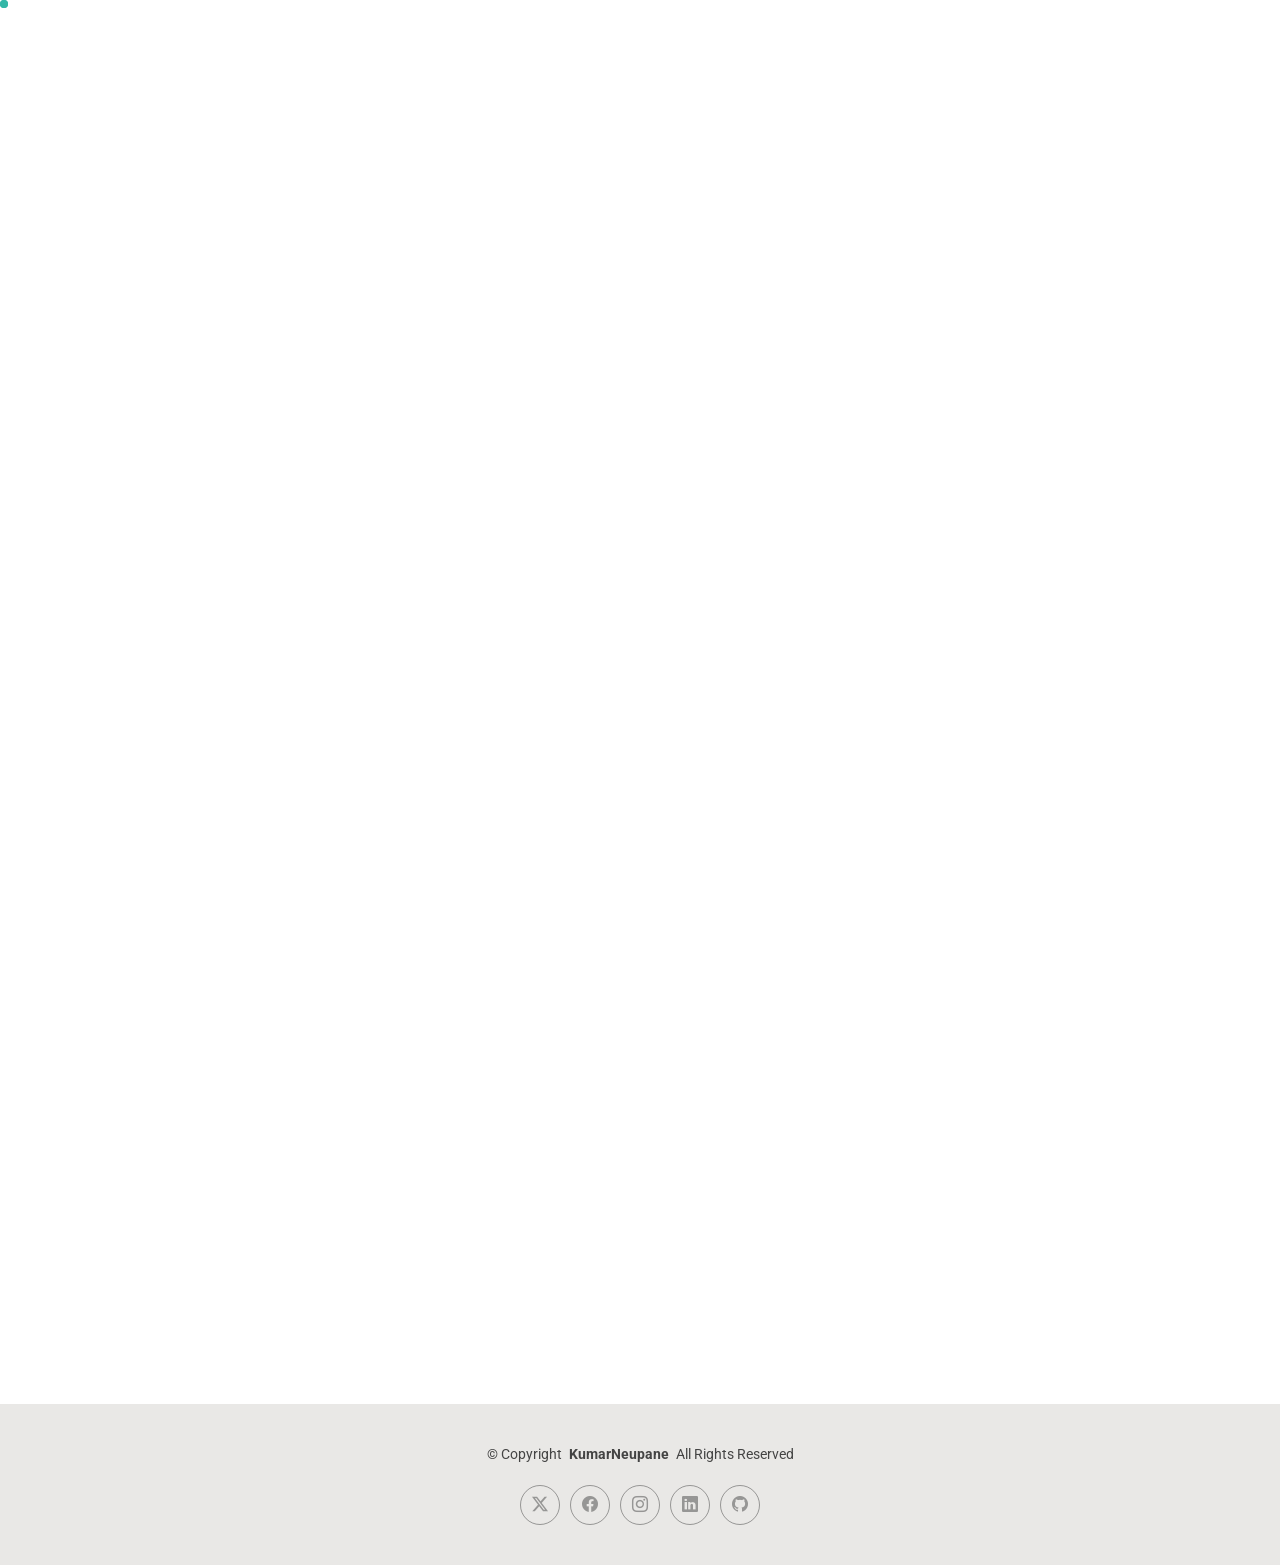
==== about.html @ d7fbea37 "first commit" ====
<!DOCTYPE html>
<html lang="en">
  <head>
    <meta charset="utf-8" />
    <meta content="width=device-width, initial-scale=1.0" name="viewport" />
    <title>About</title>
    <meta name="description" content="" />
    <meta name="keywords" content="" />

    <!-- Favicons -->
    <link href="assets/img/favicon.png" rel="icon" />
    <link href="assets/img/apple-touch-icon.png" rel="apple-touch-icon" />

    <!-- Fonts -->
    <link href="https://fonts.googleapis.com" rel="preconnect" />
    <link href="https://fonts.gstatic.com" rel="preconnect" crossorigin />
    <link
      href="https://fonts.googleapis.com/css2?family=Roboto:ital,wght@0,100;0,300;0,400;0,500;0,700;0,900;1,100;1,300;1,400;1,500;1,700;1,900&family=Poppins:ital,wght@0,100;0,200;0,300;0,400;0,500;0,600;0,700;0,800;0,900;1,100;1,200;1,300;1,400;1,500;1,600;1,700;1,800;1,900&family=Raleway:ital,wght@0,100;0,200;0,300;0,400;0,500;0,600;0,700;0,800;0,900;1,100;1,200;1,300;1,400;1,500;1,600;1,700;1,800;1,900&display=swap"
      rel="stylesheet"
    />

    <!-- Vendor CSS Files -->
    <link
      href="assets/vendor/bootstrap/css/bootstrap.min.css"
      rel="stylesheet"
    />
    <link
      href="assets/vendor/bootstrap-icons/bootstrap-icons.css"
      rel="stylesheet"
    />
    <link href="assets/vendor/aos/aos.css" rel="stylesheet" />
    <link href="assets/vendor/swiper/swiper-bundle.min.css" rel="stylesheet" />
    <link
      href="assets/vendor/glightbox/css/glightbox.min.css"
      rel="stylesheet"
    />

    <!-- Main CSS File -->
    <link href="assets/css/main.css" rel="stylesheet" />

    <!-- =======================================================
  * Template Name: Kelly
  * Template URL: https://bootstrapmade.com/kelly-free-bootstrap-cv-resume-html-template/
  * Updated: Aug 07 2024 with Bootstrap v5.3.3
  * Author: BootstrapMade.com
  * License: https://bootstrapmade.com/license/
  ======================================================== -->
  </head>

  <body class="about-page">
    <header
      id="header"
      class="header d-flex align-items-center light-background sticky-top"
    >
      <div
        class="container-fluid position-relative d-flex align-items-center justify-content-between"
      >
        <a
          href="index.html"
          class="logo d-flex align-items-center me-auto me-xl-0"
        >
          <!-- Uncomment the line below if you also wish to use an image logo -->
          <!-- <img src="assets/img/logo.png" alt=""> -->
          <h1 class="sitename">Kumar</h1>
        </a>

        <nav id="navmenu" class="navmenu">
          <ul>
            <li><a href="index.html">Home</a></li>
            <li><a href="about.html" class="active">About</a></li>
            <li><a href="resume.html">Resume</a></li>
            <li><a href="services.html">Skills</a></li>
            <li><a href="portfolio.html">Projects</a></li>
          
            <li><a href="contact.html">Contact</a></li>
          </ul>
          <i class="mobile-nav-toggle d-xl-none bi bi-list"></i>
        </nav>

        <div class="header-social-links">
          <a href="#" class="twitter"><i class="bi bi-twitter-x"></i></a>
          <a href="https://www.facebook.com/profile.php?id=100077754874916" class="facebook"><i class="bi bi-facebook"></i></a>
          <a href="https://www.instagram.com/kumar__neupane?igsh=MW40NDB0ZDhyMHNrMQ==" class="instagram"><i class="bi bi-instagram"></i></a>
          <a href="https://www.linkedin.com/in/kumar-neupane/" class="linkedin"><i class="bi bi-linkedin"></i></a>
          <a href="https://github.com/Kumar-neaupane"><i class="bi bi-github"></i></a>
        </div>
      </div>
    </header>

    <main class="main">
      <!-- About Section -->
      <section id="about" class="about section">
        <!-- Section Title -->
        <div class="container section-title" data-aos="fade-up">
          <h2>👨‍💻 About Me</h2>
          <p>
            Hi, I’m Kumar Neupane, a passionate Web Developer currently pursuing
            a Bachelor's in Computer Application at Madan Bhandari Memorial
            College, 7th Semester. I specialize in MERN stack development
            (MongoDB, Express.js, React.js, Node.js) and also have skills in SQL
            and Adobe Photoshop for UI mockups and graphic design. I enjoy
            building user-friendly web applications and am always eager to learn
            new technologies and solve real-world problems through code.
          </p>
        </div>
        <style>
          /* Styling for the About Me section */
.container.section-title {
  max-width: 800px;
  margin: 0 auto;
  padding: 40px 20px;
  background: linear-gradient(135deg, #f5f7fa 0%, #e4e7eb 100%);
  border-radius: 15px;
  box-shadow: 0 8px 20px rgba(0, 0, 0, 0.1);
  text-align: center;
  transition: transform 0.3s ease, box-shadow 0.3s ease;
}

.container.section-title:hover {
  transform: translateY(-5px);
  box-shadow: 0 12px 30px rgba(0, 0, 0, 0.15);
}

.section-title h2 {
  font-family: 'Poppins', sans-serif;
  font-size: 2.5rem;
  color: #1a1a1a;
  margin-bottom: 20px;
  position: relative;
  display: inline-block;
}

.section-title h2::after {
  content: '';
  width: 50%;
  height: 4px;
  background: #007bff;
  position: absolute;
  bottom: -10px;
  left: 25%;
  border-radius: 2px;
  transition: width 0.3s ease;
}

.section-title:hover h2::after {
  width: 70%;
}

.section-title p {
  font-family: 'Open Sans', sans-serif;
  font-size: 1.1rem;
  color: #4a4a4a;
  line-height: 1.8;
  margin-top: 20px;
  padding: 0 20px;
}

/* Responsive Design */
@media (max-width: 768px) {
  .section-title h2 {
    font-size: 2rem;
  }

  .section-title p {
    font-size: 1rem;
    padding: 0 10px;
  }
}
        </style>
        <!-- End Section Title -->

        <div class="container" data-aos="fade-up" data-aos-delay="100">
          <div class="row gy-4 justify-content-center">
            <div class="col-lg-4">
              <img src="assets/img/profile.jpeg" class="img-fluid" alt="" />
            </div>
            <div class="col-lg-8 content">
              <h2>Web Developer.</h2>
             
              <div class="row">
                <div class="col-lg-6">
                  <ul>
                    <li>
                      <i class="bi bi-chevron-right"></i>
                      <strong>Website:</strong> <span>neupanekumar.com.np</span>
                    </li>
                    <li>
                      <i class="bi bi-chevron-right"></i>
                      <strong>Phone:</strong> <span>+977 9818041863</span>
                    </li>
                    <li>
                      <i class="bi bi-chevron-right"></i>
                      <strong>City:</strong> <span>Lalitput,Nepal</span>
                    </li>
                  </ul>
                </div>
                <div class="col-lg-6">
                  <ul>
                    <li>
                      <i class="bi bi-chevron-right"></i> <strong>Age:</strong>
                      <span>21</span>
                    </li>
                    <li>
                      <i class="bi bi-chevron-right"></i>
                      <strong>Email:</strong> <span>email@example.com</span>
                    </li>
                    <li>
                      <i class="bi bi-chevron-right"></i>
                      <strong>Freelance:</strong> <span>Available</span>
                    </li>
                  </ul>
                </div>
              </div>
             
            </div>
          </div>
        </div>
      </section>
      <!-- /About Section -->

      <!-- Skills Section -->
      <section id="skills" class="skills section">
        <!-- Section Title -->
        <div class="container section-title" data-aos="fade-up">
          <h2>Skills</h2>
         
        </div>
        <!-- End Section Title -->

        <div class="container" data-aos="fade-up" data-aos-delay="100">
          <div class="row skills-content skills-animation">
            <div class="col-lg-6">
              <div class="progress">
                <span class="skill"
                  ><span>React</span> <i class="val">80%</i></span
                >
                <div class="progress-bar-wrap">
                  <div
                    class="progress-bar"
                    role="progressbar"
                    aria-valuenow="80"
                    aria-valuemin="0"
                    aria-valuemax="80"
                  ></div>
                </div>
              </div>
              <!-- End Skills Item -->

              <div class="progress">
                <span class="skill"
                  ><span>Node</span> <i class="val">70%</i></span
                >
                <div class="progress-bar-wrap">
                  <div
                    class="progress-bar"
                    role="progressbar"
                    aria-valuenow="70"
                    aria-valuemin="0"
                    aria-valuemax="70"
                  ></div>
                </div>
              </div>
              <!-- End Skills Item -->

              <div class="progress">
                <span class="skill"
                  ><span>MongoDB</span> <i class="val">75%</i></span
                >
                <div class="progress-bar-wrap">
                  <div
                    class="progress-bar"
                    role="progressbar"
                    aria-valuenow="75"
                    aria-valuemin="0"
                    aria-valuemax="100"
                  ></div>
                </div>
              </div>
              <!-- End Skills Item -->
            </div>

            <div class="col-lg-6">
              <div class="progress">
                <span class="skill"
                  ><span>PHP</span> <i class="val">80%</i></span
                >
                <div class="progress-bar-wrap">
                  <div
                    class="progress-bar"
                    role="progressbar"
                    aria-valuenow="80"
                    aria-valuemin="0"
                    aria-valuemax="100"
                  ></div>
                </div>
              </div>
              <!-- End Skills Item -->

              <div class="progress">
                <span class="skill"
                  ><span>WordPress/CMS</span> <i class="val">90%</i></span
                >
                <div class="progress-bar-wrap">
                  <div
                    class="progress-bar"
                    role="progressbar"
                    aria-valuenow="90"
                    aria-valuemin="0"
                    aria-valuemax="100"
                  ></div>
                </div>
              </div>
              <!-- End Skills Item -->

              <div class="progress">
                <span class="skill"
                  ><span>Photoshop</span> <i class="val">65%</i></span
                >
                <div class="progress-bar-wrap">
                  <div
                    class="progress-bar"
                    role="progressbar"
                    aria-valuenow="65"
                    aria-valuemin="0"
                    aria-valuemax="65"
                  ></div>
                </div>
              </div>
              <!-- End Skills Item -->
            </div>
          </div>
        </div>
      </section>
      <!-- /Skills Section -->

      <!-- Stats Section -->
    
      <!-- /Stats Section -->

      <!-- Testimonials Section -->
      
      <!-- /Testimonials Section -->
    </main>

    <footer id="footer" class="footer light-background">
      <div class="container">
        <div class="copyright text-center">
          <p>
            © <span>Copyright</span>
            <strong class="px-1 sitename">KumarNeupane</strong>
            <span>All Rights Reserved<br /></span>
          </p>
        </div>
        <div class="social-links d-flex justify-content-center">
          <a href=""><i class="bi bi-twitter-x"></i></a>
          <a href="https://www.facebook.com/profile.php?id=100077754874916"><i class="bi bi-facebook"></i></a>
          <a href="https://www.instagram.com/kumar__neupane?igsh=MW40NDB0ZDhyMHNrMQ=="><i class="bi bi-instagram"></i></a>
          <a href="https://www.linkedin.com/in/kumar-neupane/"><i class="bi bi-linkedin"></i></a>
          <a href="https://github.com/Kumar-neaupane"><i class="bi bi-github"></i></a>
        </div>
      </div>
    </footer>

    <!-- Scroll Top -->
    <a
      href="#"
      id="scroll-top"
      class="scroll-top d-flex align-items-center justify-content-center"
      ><i class="bi bi-arrow-up-short"></i
    ></a>

    <!-- Preloader -->
    <div id="preloader"></div>

    <!-- Vendor JS Files -->
    <script src="assets/vendor/bootstrap/js/bootstrap.bundle.min.js"></script>
    <script src="assets/vendor/php-email-form/validate.js"></script>
    <script src="assets/vendor/aos/aos.js"></script>
    <script src="assets/vendor/waypoints/noframework.waypoints.js"></script>
    <script src="assets/vendor/purecounter/purecounter_vanilla.js"></script>
    <script src="assets/vendor/swiper/swiper-bundle.min.js"></script>
    <script src="assets/vendor/glightbox/js/glightbox.min.js"></script>
    <script src="assets/vendor/imagesloaded/imagesloaded.pkgd.min.js"></script>
    <script src="assets/vendor/isotope-layout/isotope.pkgd.min.js"></script>

    <!-- Main JS File -->
    <script src="assets/js/main.js"></script>
  </body>
</html>
---- assets/css/main.css ----
/**
* Template Name: Kelly
* Template URL: https://bootstrapmade.com/kelly-free-bootstrap-cv-resume-html-template/
* Updated: Aug 07 2024 with Bootstrap v5.3.3
* Author: BootstrapMade.com
* License: https://bootstrapmade.com/license/
*/

/*--------------------------------------------------------------
# Font & Color Variables
# Help: https://bootstrapmade.com/color-system/
--------------------------------------------------------------*/
/* Fonts */
:root {
  --default-font: "Roboto",  system-ui, -apple-system, "Segoe UI", Roboto, "Helvetica Neue", Arial, "Noto Sans", "Liberation Sans", sans-serif, "Apple Color Emoji", "Segoe UI Emoji", "Segoe UI Symbol", "Noto Color Emoji";
  --heading-font: "Raleway",  sans-serif;
  --nav-font: "Poppins",  sans-serif;
}

/* Global Colors - The following color variables are used throughout the website. Updating them here will change the color scheme of the entire website */
:root { 
  --background-color: #ffffff; /* Background color for the entire website, including individual sections */
  --default-color: #444444; /* Default color used for the majority of the text content across the entire website */
  --heading-color: #222222; /* Color for headings, subheadings and title throughout the website */
  --accent-color: #34b7a7; /* Accent color that represents your brand on the website. It's used for buttons, links, and other elements that need to stand out */
  --surface-color: #ffffff; /* The surface color is used as a background of boxed elements within sections, such as cards, icon boxes, or other elements that require a visual separation from the global background. */
  --contrast-color: #ffffff; /* Contrast color for text, ensuring readability against backgrounds of accent, heading, or default colors. */
}

/* Nav Menu Colors - The following color variables are used specifically for the navigation menu. They are separate from the global colors to allow for more customization options */
:root {
  --nav-color: #444444;  /* The default color of the main navmenu links */
  --nav-hover-color: #34b7a7; /* Applied to main navmenu links when they are hovered over or active */
  --nav-mobile-background-color: #ffffff; /* Used as the background color for mobile navigation menu */
  --nav-dropdown-background-color: #ffffff; /* Used as the background color for dropdown items that appear when hovering over primary navigation items */
  --nav-dropdown-color: #444444; /* Used for navigation links of the dropdown items in the navigation menu. */
  --nav-dropdown-hover-color: #34b7a7; /* Similar to --nav-hover-color, this color is applied to dropdown navigation links when they are hovered over. */
}

/* Color Presets - These classes override global colors when applied to any section or element, providing reuse of the sam color scheme. */

.light-background {
  --background-color: #e9e8e6;
  --surface-color: #ffffff;
}

.dark-background {
  --background-color: #060606;
  --default-color: #ffffff;
  --heading-color: #ffffff;
  --surface-color: #252525;
  --contrast-color: #ffffff;
}

/* Smooth scroll */
:root {
  scroll-behavior: smooth;
}

/*--------------------------------------------------------------
# General Styling & Shared Classes
--------------------------------------------------------------*/
body {
  color: var(--default-color);
  background-color: var(--background-color);
  font-family: var(--default-font);
}

a {
  color: var(--accent-color);
  text-decoration: none;
  transition: 0.3s;
}

a:hover {
  color: color-mix(in srgb, var(--accent-color), transparent 25%);
  text-decoration: none;
}

h1,
h2,
h3,
h4,
h5,
h6 {
  color: var(--heading-color);
  font-family: var(--heading-font);
}

/* PHP Email Form Messages
------------------------------*/
.php-email-form .error-message {
  display: none;
  background: #df1529;
  color: #ffffff;
  text-align: left;
  padding: 15px;
  margin-bottom: 24px;
  font-weight: 600;
}

.php-email-form .sent-message {
  display: none;
  color: #ffffff;
  background: #059652;
  text-align: center;
  padding: 15px;
  margin-bottom: 24px;
  font-weight: 600;
}

.php-email-form .loading {
  display: none;
  background: var(--surface-color);
  text-align: center;
  padding: 15px;
  margin-bottom: 24px;
}

.php-email-form .loading:before {
  content: "";
  display: inline-block;
  border-radius: 50%;
  width: 24px;
  height: 24px;
  margin: 0 10px -6px 0;
  border: 3px solid var(--accent-color);
  border-top-color: var(--surface-color);
  animation: php-email-form-loading 1s linear infinite;
}

@keyframes php-email-form-loading {
  0% {
    transform: rotate(0deg);
  }

  100% {
    transform: rotate(360deg);
  }
}

/*--------------------------------------------------------------
# Global Header
--------------------------------------------------------------*/
.header {
  color: var(--default-color);
  background-color: var(--background-color);
  padding: 15px 0;
  transition: all 0.5s;
  z-index: 997;
  box-shadow: 0px 0 18px rgba(0, 0, 0, 0.1);
}

.header .logo {
  line-height: 1;
}

.header .logo img {
  max-height: 36px;
  margin-right: 8px;
}

.header .logo h1 {
  font-size: 32px;
  margin: 0;
  font-weight: 300;
  text-transform: uppercase;
  color: var(--heading-color);
}

.header .header-social-links {
  padding-right: 15px;
}

.header .header-social-links a {
  color: color-mix(in srgb, var(--default-color), transparent 40%);
  padding-left: 6px;
  display: inline-block;
  transition: 0.3s;
  font-size: 16px;
}

.header .header-social-links a:hover {
  color: var(--accent-color);
}

.header .header-social-links a i {
  line-height: 0px;
}

@media (max-width: 1200px) {
  .header .logo {
    order: 1;
  }

  .header .header-social-links {
    order: 2;
  }

  .header .navmenu {
    order: 3;
  }
}

/*--------------------------------------------------------------
# Navigation Menu
--------------------------------------------------------------*/
/* Desktop Navigation */
@media (min-width: 1200px) {
  .navmenu {
    padding: 0;
  }

  .navmenu ul {
    margin: 0;
    padding: 0;
    display: flex;
    list-style: none;
    align-items: center;
  }

  .navmenu li {
    position: relative;
  }

  .navmenu>ul>li {
    white-space: nowrap;
    padding: 15px 14px;
  }

  .navmenu>ul>li:last-child {
    padding-right: 0;
  }

  .navmenu a,
  .navmenu a:focus {
    color: var(--nav-color);
    font-size: 15px;
    padding: 0 2px;
    font-family: var(--nav-font);
    font-weight: 400;
    display: flex;
    align-items: center;
    justify-content: space-between;
    white-space: nowrap;
    transition: 0.3s;
    position: relative;
  }

  .navmenu a i,
  .navmenu a:focus i {
    font-size: 12px;
    line-height: 0;
    margin-left: 5px;
    transition: 0.3s;
  }

  .navmenu>ul>li>a:before {
    content: "";
    position: absolute;
    height: 2px;
    bottom: -6px;
    left: 0;
    background-color: var(--nav-hover-color);
    visibility: hidden;
    width: 0px;
    transition: all 0.3s ease-in-out 0s;
  }

  .navmenu a:hover:before,
  .navmenu li:hover>a:before,
  .navmenu .active:before {
    visibility: visible;
    width: 25px;
  }

  .navmenu li:hover>a,
  .navmenu .active,
  .navmenu .active:focus {
    color: var(--nav-hover-color);
  }

  .navmenu .dropdown ul {
    margin: 0;
    padding: 10px 0;
    background: var(--nav-dropdown-background-color);
    display: block;
    position: absolute;
    visibility: hidden;
    left: 14px;
    top: 130%;
    opacity: 0;
    transition: 0.3s;
    border-radius: 4px;
    z-index: 99;
    box-shadow: 0px 0px 30px rgba(0, 0, 0, 0.1);
  }

  .navmenu .dropdown ul li {
    min-width: 200px;
  }

  .navmenu .dropdown ul a {
    padding: 10px 20px;
    font-size: 15px;
    text-transform: none;
    color: var(--nav-dropdown-color);
  }

  .navmenu .dropdown ul a i {
    font-size: 12px;
  }

  .navmenu .dropdown ul a:hover,
  .navmenu .dropdown ul .active:hover,
  .navmenu .dropdown ul li:hover>a {
    color: var(--nav-dropdown-hover-color);
  }

  .navmenu .dropdown:hover>ul {
    opacity: 1;
    top: 100%;
    visibility: visible;
  }

  .navmenu .dropdown .dropdown ul {
    top: 0;
    left: -90%;
    visibility: hidden;
  }

  .navmenu .dropdown .dropdown:hover>ul {
    opacity: 1;
    top: 0;
    left: -100%;
    visibility: visible;
  }
}

/* Mobile Navigation */
@media (max-width: 1199px) {
  .mobile-nav-toggle {
    color: var(--nav-color);
    font-size: 28px;
    line-height: 0;
    margin-right: 10px;
    cursor: pointer;
    transition: color 0.3s;
  }

  .navmenu {
    padding: 0;
    z-index: 9997;
  }

  .navmenu ul {
    display: none;
    list-style: none;
    position: absolute;
    inset: 60px 20px 20px 20px;
    padding: 10px 0;
    margin: 0;
    border-radius: 6px;
    background-color: var(--nav-mobile-background-color);
    border: 1px solid color-mix(in srgb, var(--default-color), transparent 90%);
    box-shadow: none;
    overflow-y: auto;
    transition: 0.3s;
    z-index: 9998;
  }

  .navmenu a,
  .navmenu a:focus {
    color: var(--nav-dropdown-color);
    padding: 10px 20px;
    font-family: var(--nav-font);
    font-size: 17px;
    font-weight: 500;
    display: flex;
    align-items: center;
    justify-content: space-between;
    white-space: nowrap;
    transition: 0.3s;
  }

  .navmenu a i,
  .navmenu a:focus i {
    font-size: 12px;
    line-height: 0;
    margin-left: 5px;
    width: 30px;
    height: 30px;
    display: flex;
    align-items: center;
    justify-content: center;
    border-radius: 50%;
    transition: 0.3s;
    background-color: color-mix(in srgb, var(--accent-color), transparent 90%);
  }

  .navmenu a i:hover,
  .navmenu a:focus i:hover {
    background-color: var(--accent-color);
    color: var(--contrast-color);
  }

  .navmenu a:hover,
  .navmenu .active,
  .navmenu .active:focus {
    color: var(--nav-dropdown-hover-color);
  }

  .navmenu .active i,
  .navmenu .active:focus i {
    background-color: var(--accent-color);
    color: var(--contrast-color);
    transform: rotate(180deg);
  }

  .navmenu .dropdown ul {
    position: static;
    display: none;
    z-index: 99;
    padding: 10px 0;
    margin: 10px 20px;
    background-color: var(--nav-dropdown-background-color);
    transition: all 0.5s ease-in-out;
  }

  .navmenu .dropdown ul ul {
    background-color: rgba(33, 37, 41, 0.1);
  }

  .navmenu .dropdown>.dropdown-active {
    display: block;
    background-color: rgba(33, 37, 41, 0.03);
  }

  .mobile-nav-active {
    overflow: hidden;
  }

  .mobile-nav-active .mobile-nav-toggle {
    color: #fff;
    position: absolute;
    font-size: 32px;
    top: 15px;
    right: 15px;
    margin-right: 0;
    z-index: 9999;
  }

  .mobile-nav-active .navmenu {
    position: fixed;
    overflow: hidden;
    inset: 0;
    background: rgba(33, 37, 41, 0.8);
    transition: 0.3s;
  }

  .mobile-nav-active .navmenu>ul {
    display: block;
  }
}

/*--------------------------------------------------------------
# Global Footer
--------------------------------------------------------------*/
.footer {
  color: var(--default-color);
  background-color: var(--background-color);
  font-size: 14px;
  padding: 40px 0;
  position: relative;
}

.footer .copyright p {
  margin-bottom: 0;
}

.footer .social-links {
  margin-top: 20px;
}

.footer .social-links a {
  display: flex;
  align-items: center;
  justify-content: center;
  width: 40px;
  height: 40px;
  border-radius: 50%;
  border: 1px solid color-mix(in srgb, var(--default-color), transparent 50%);
  font-size: 16px;
  color: color-mix(in srgb, var(--default-color), transparent 50%);
  margin: 0 5px;
  transition: 0.3s;
}

.footer .social-links a:hover {
  color: var(--accent-color);
  border-color: var(--accent-color);
}

.footer .credits {
  margin-top: 10px;
  font-size: 13px;
  text-align: center;
}

/*--------------------------------------------------------------
# Preloader
--------------------------------------------------------------*/
#preloader {
  position: fixed;
  inset: 0;
  z-index: 9999;
  overflow: hidden;
  background-color: var(--background-color);
  transition: all 0.6s ease-out;
  width: 100%;
  height: 100vh;
}

#preloader:before,
#preloader:after {
  content: "";
  position: absolute;
  border: 4px solid var(--accent-color);
  border-radius: 50%;
  animation: animate-preloader 2s cubic-bezier(0, 0.2, 0.8, 1) infinite;
}

#preloader:after {
  animation-delay: -0.5s;
}

@keyframes animate-preloader {
  0% {
    width: 10px;
    height: 10px;
    top: calc(50% - 5px);
    left: calc(50% - 5px);
    opacity: 1;
  }

  100% {
    width: 72px;
    height: 72px;
    top: calc(50% - 36px);
    left: calc(50% - 36px);
    opacity: 0;
  }
}

/*--------------------------------------------------------------
# Scroll Top Button
--------------------------------------------------------------*/
.scroll-top {
  position: fixed;
  visibility: hidden;
  opacity: 0;
  right: 15px;
  bottom: -15px;
  z-index: 99999;
  background-color: var(--accent-color);
  width: 44px;
  height: 44px;
  border-radius: 50px;
  transition: all 0.4s;
}

.scroll-top i {
  font-size: 24px;
  color: var(--contrast-color);
  line-height: 0;
}

.scroll-top:hover {
  background-color: color-mix(in srgb, var(--accent-color), transparent 20%);
  color: var(--contrast-color);
}

.scroll-top.active {
  visibility: visible;
  opacity: 1;
  bottom: 15px;
}

/*--------------------------------------------------------------
# Disable aos animation delay on mobile devices
--------------------------------------------------------------*/
@media screen and (max-width: 768px) {
  [data-aos-delay] {
    transition-delay: 0 !important;
  }
}

/*--------------------------------------------------------------
# Global Page Titles & Breadcrumbs
--------------------------------------------------------------*/
.page-title {
  color: var(--default-color);
  background-color: var(--background-color);
  padding: 25px 0;
  position: relative;
  border-bottom: 1px solid color-mix(in srgb, var(--default-color), transparent 85%);
}

.page-title h1 {
  font-size: 24px;
  font-weight: 400;
}

.page-title .breadcrumbs ol {
  display: flex;
  flex-wrap: wrap;
  list-style: none;
  padding: 0;
  margin: 0;
  font-size: 14px;
  font-weight: 400;
}

.page-title .breadcrumbs ol li+li {
  padding-left: 10px;
}

.page-title .breadcrumbs ol li+li::before {
  content: "/";
  display: inline-block;
  padding-right: 10px;
  color: color-mix(in srgb, var(--default-color), transparent 70%);
}

/*--------------------------------------------------------------
# Global Sections
--------------------------------------------------------------*/
section,
.section {
  color: var(--default-color);
  background-color: var(--background-color);
  padding: 60px 0;
  scroll-margin-top: 100px;
  overflow: clip;
}

@media (max-width: 1199px) {

  section,
  .section {
    scroll-margin-top: 66px;
  }
}

/*--------------------------------------------------------------
# Global Section Titles
--------------------------------------------------------------*/
.section-title {
  text-align: center;
  padding-bottom: 60px;
  position: relative;
}

.section-title h2 {
  font-size: 32px;
  font-weight: 700;
  margin-bottom: 20px;
  padding-bottom: 20px;
  position: relative;
}

.section-title h2:after {
  content: "";
  position: absolute;
  display: block;
  width: 50px;
  height: 3px;
  background: var(--accent-color);
  left: 0;
  right: 0;
  bottom: 0;
  margin: auto;
}

.section-title p {
  margin-bottom: 0;
}

/*--------------------------------------------------------------
# Hero Section
--------------------------------------------------------------*/
.hero {
  width: 100%;
  min-height: calc(100vh - 82px);
  position: relative;
  padding: 80px 0;
  display: flex;
  align-items: center;
  justify-content: center;
}

@media (max-width: 1200px) {
  .hero {
    min-height: calc(100vh - 68px);
  }
}

.hero img {
  position: absolute;
  inset: 0;
  display: block;
  width: 100%;
  height: 100%;
  object-fit: cover;
  z-index: 1;
}

.hero .container {
  position: relative;
  z-index: 3;
}

.hero h2 {
  margin: 0;
  font-size: 48px;
  font-weight: 700;
}

.hero p {
  margin: 10px 0 0 0;
  font-size: 24px;
  color: var(--heading-color);
}

.hero .btn-get-started {
  color: var(--contrast-color);
  background: var(--accent-color);
  font-family: var(--heading-font);
  text-transform: uppercase;
  font-weight: 600;
  font-size: 12px;
  letter-spacing: 1px;
  display: inline-block;
  padding: 12px 40px;
  border-radius: 50px;
  transition: 0.5s;
  margin-top: 30px;
}

.hero .btn-get-started:hover {
  background: color-mix(in srgb, var(--accent-color) 90%, white 20%);
}

@media (max-width: 768px) {
  .hero h2 {
    font-size: 32px;
  }

  .hero p {
    font-size: 18px;
  }
}

/*--------------------------------------------------------------
# About Section
--------------------------------------------------------------*/
.about .content h2 {
  font-weight: 700;
  font-size: 24px;
}

.about .content ul {
  list-style: none;
  padding: 0;
}

.about .content ul li {
  margin-bottom: 20px;
  display: flex;
  align-items: center;
}

.about .content ul strong {
  margin-right: 10px;
}

.about .content ul i {
  font-size: 16px;
  margin-right: 5px;
  color: var(--accent-color);
  line-height: 0;
}

/*--------------------------------------------------------------
# Skills Section
--------------------------------------------------------------*/
.skills .progress {
  height: 60px;
  display: block;
  background: none;
  border-radius: 0;
}

.skills .progress .skill {
  color: var(--heading-color);
  padding: 0;
  margin: 0 0 6px 0;
  text-transform: uppercase;
  display: block;
  font-weight: 600;
  font-family: var(--heading-font);
}

.skills .progress .skill .val {
  float: right;
  font-style: normal;
}

.skills .progress-bar-wrap {
  background: color-mix(in srgb, var(--default-color), transparent 90%);
  height: 10px;
}

.skills .progress-bar {
  width: 1px;
  height: 10px;
  transition: 0.9s;
  background-color: var(--accent-color);
}

/*--------------------------------------------------------------
# Stats Section
--------------------------------------------------------------*/
.stats .stats-item {
  padding: 30px;
  width: 100%;
}

.stats .stats-item span {
  color: var(--heading-color);
  font-size: 48px;
  display: block;
  font-weight: 700;
  margin-bottom: 20px;
  padding-bottom: 20px;
  position: relative;
}

.stats .stats-item span:after {
  content: "";
  position: absolute;
  display: block;
  width: 25px;
  height: 3px;
  background: var(--accent-color);
  left: 0;
  right: 0;
  bottom: 0;
  margin: auto;
}

.stats .stats-item p {
  color: color-mix(in srgb, var(--default-color), transparent 40%);
  padding: 0;
  margin: 0;
  font-family: var(--heading-font);
  font-weight: 500;
}

/*--------------------------------------------------------------
# Testimonials Section
--------------------------------------------------------------*/
.testimonials .section-header {
  margin-bottom: 40px;
}

.testimonials .testimonials-carousel,
.testimonials .testimonials-slider {
  overflow: hidden;
}

.testimonials .testimonial-item {
  text-align: center;
}

.testimonials .testimonial-item .testimonial-img {
  width: 120px;
  border-radius: 50%;
  border: 4px solid var(--background-color);
  margin: 0 auto;
}

.testimonials .testimonial-item h3 {
  font-size: 20px;
  font-weight: bold;
  margin: 10px 0 5px 0;
}

.testimonials .testimonial-item h4 {
  font-size: 14px;
  color: color-mix(in srgb, var(--default-color), transparent 40%);
  margin: 0 0 15px 0;
}

.testimonials .testimonial-item .stars {
  margin-bottom: 15px;
}

.testimonials .testimonial-item .stars i {
  color: #ffc107;
  margin: 0 1px;
}

.testimonials .testimonial-item .quote-icon-left,
.testimonials .testimonial-item .quote-icon-right {
  color: color-mix(in srgb, var(--accent-color), transparent 50%);
  font-size: 26px;
  line-height: 0;
}

.testimonials .testimonial-item .quote-icon-left {
  display: inline-block;
  left: -5px;
  position: relative;
}

.testimonials .testimonial-item .quote-icon-right {
  display: inline-block;
  right: -5px;
  position: relative;
  top: 10px;
  transform: scale(-1, -1);
}

.testimonials .testimonial-item p {
  font-style: italic;
  margin: 0 auto 15px auto;
}

.testimonials .swiper-wrapper {
  height: auto;
}

.testimonials .swiper-pagination {
  margin-top: 20px;
  position: relative;
}

.testimonials .swiper-pagination .swiper-pagination-bullet {
  width: 12px;
  height: 12px;
  opacity: 1;
  background-color: color-mix(in srgb, var(--default-color), transparent 85%);
}

.testimonials .swiper-pagination .swiper-pagination-bullet-active {
  background-color: var(--accent-color);
}

@media (min-width: 992px) {
  .testimonials .testimonial-item p {
    width: 80%;
  }
}

/*--------------------------------------------------------------
# Resume Section
--------------------------------------------------------------*/
.resume .resume-title {
  color: var(--heading-color);
  font-size: 26px;
  font-weight: 700;
  margin-top: 20px;
  margin-bottom: 20px;
}

.resume .resume-item {
  padding: 0 0 20px 20px;
  margin-top: -2px;
  border-left: 2px solid var(--accent-color);
  position: relative;
}

.resume .resume-item h4 {
  line-height: 18px;
  font-size: 18px;
  font-weight: 600;
  text-transform: uppercase;
  color: color-mix(in srgb, var(--default-color), transparent 20%);
  margin-bottom: 10px;
}

.resume .resume-item h5 {
  font-size: 16px;
  padding: 5px 15px;
  display: inline-block;
  font-weight: 600;
  margin-bottom: 10px;
}

.resume .resume-item ul {
  padding-left: 20px;
}

.resume .resume-item ul li {
  padding-bottom: 10px;
}

.resume .resume-item:last-child {
  padding-bottom: 0;
}

.resume .resume-item::before {
  content: "";
  position: absolute;
  width: 16px;
  height: 16px;
  border-radius: 50px;
  left: -9px;
  top: 0;
  background: var(--background-color);
  border: 2px solid var(--accent-color);
}

/*--------------------------------------------------------------
# Services Section
--------------------------------------------------------------*/
.services .service-item {
  background-color: var(--surface-color);
  box-shadow: 0px 5px 90px 0px rgba(0, 0, 0, 0.1);
  height: 100%;
  padding: 60px 30px;
  text-align: center;
  transition: 0.3s;
  border-radius: 5px;
}

.services .service-item .icon {
  margin: 0 auto;
  width: 100px;
  height: 100px;
  display: flex;
  align-items: center;
  justify-content: center;
  transition: ease-in-out 0.3s;
  position: relative;
}

.services .service-item .icon i {
  font-size: 36px;
  transition: 0.5s;
  position: relative;
}

.services .service-item .icon svg {
  position: absolute;
  top: 0;
  left: 0;
}

.services .service-item .icon svg path {
  transition: 0.5s;
  fill: color-mix(in srgb, var(--default-color), transparent 95%);
}

.services .service-item h3 {
  font-weight: 700;
  margin: 10px 0 15px 0;
  font-size: 22px;
}

.services .service-item p {
  line-height: 24px;
  font-size: 14px;
  margin-bottom: 0;
}

.services .service-item:hover {
  box-shadow: 0px 5px 35px 0px rgba(0, 0, 0, 0.1);
}

.services .service-item.item-cyan i {
  color: #0dcaf0;
}

.services .service-item.item-cyan:hover .icon i {
  color: #fff;
}

.services .service-item.item-cyan:hover .icon path {
  fill: #0dcaf0;
}

.services .service-item.item-orange i {
  color: #fd7e14;
}

.services .service-item.item-orange:hover .icon i {
  color: #fff;
}

.services .service-item.item-orange:hover .icon path {
  fill: #fd7e14;
}

.services .service-item.item-teal i {
  color: #20c997;
}

.services .service-item.item-teal:hover .icon i {
  color: #fff;
}

.services .service-item.item-teal:hover .icon path {
  fill: #20c997;
}

.services .service-item.item-red i {
  color: #df1529;
}

.services .service-item.item-red:hover .icon i {
  color: #fff;
}

.services .service-item.item-red:hover .icon path {
  fill: #df1529;
}

.services .service-item.item-indigo i {
  color: #6610f2;
}

.services .service-item.item-indigo:hover .icon i {
  color: #fff;
}

.services .service-item.item-indigo:hover .icon path {
  fill: #6610f2;
}

.services .service-item.item-pink i {
  color: #f3268c;
}

.services .service-item.item-pink:hover .icon i {
  color: #fff;
}

.services .service-item.item-pink:hover .icon path {
  fill: #f3268c;
}

/*--------------------------------------------------------------
# Portfolio Section
--------------------------------------------------------------*/
.portfolio .portfolio-filters {
  padding: 0;
  margin: 0 auto 20px auto;
  list-style: none;
  text-align: center;
}

.portfolio .portfolio-filters li {
  cursor: pointer;
  display: inline-block;
  padding: 8px 20px 10px 20px;
  margin: 0;
  font-size: 15px;
  font-weight: 500;
  line-height: 1;
  margin-bottom: 5px;
  border-radius: 50px;
  transition: all 0.3s ease-in-out;
  font-family: var(--heading-font);
}

.portfolio .portfolio-filters li:hover,
.portfolio .portfolio-filters li.filter-active {
  color: var(--contrast-color);
  background-color: var(--accent-color);
}

.portfolio .portfolio-filters li:first-child {
  margin-left: 0;
}

.portfolio .portfolio-filters li:last-child {
  margin-right: 0;
}

@media (max-width: 575px) {
  .portfolio .portfolio-filters li {
    font-size: 14px;
    margin: 0 0 10px 0;
  }
}

.portfolio .portfolio-item {
  position: relative;
  overflow: hidden;
}

.portfolio .portfolio-item .portfolio-info {
  opacity: 0;
  position: absolute;
  left: 12px;
  right: 12px;
  bottom: -100%;
  z-index: 3;
  transition: all ease-in-out 0.5s;
  background: color-mix(in srgb, var(--surface-color), transparent 10%);
  padding: 15px;
}

.portfolio .portfolio-item .portfolio-info h4 {
  font-size: 18px;
  font-weight: 600;
  padding-right: 50px;
}

.portfolio .portfolio-item .portfolio-info p {
  color: color-mix(in srgb, var(--default-color), transparent 30%);
  font-size: 14px;
  margin-bottom: 0;
  padding-right: 50px;
}

.portfolio .portfolio-item .portfolio-info .preview-link,
.portfolio .portfolio-item .portfolio-info .details-link {
  position: absolute;
  right: 50px;
  font-size: 24px;
  top: calc(50% - 14px);
  color: color-mix(in srgb, var(--default-color), transparent 30%);
  transition: 0.3s;
  line-height: 0;
}

.portfolio .portfolio-item .portfolio-info .preview-link:hover,
.portfolio .portfolio-item .portfolio-info .details-link:hover {
  color: var(--accent-color);
}

.portfolio .portfolio-item .portfolio-info .details-link {
  right: 14px;
  font-size: 28px;
}

.portfolio .portfolio-item:hover .portfolio-info {
  opacity: 1;
  bottom: 0;
}

/*--------------------------------------------------------------
# Portfolio Details Section
--------------------------------------------------------------*/
.portfolio-details .portfolio-details-slider img {
  width: 100%;
}

.portfolio-details .portfolio-details-slider .swiper-pagination {
  margin-top: 20px;
  position: relative;
}

.portfolio-details .portfolio-details-slider .swiper-pagination .swiper-pagination-bullet {
  width: 12px;
  height: 12px;
  background-color: color-mix(in srgb, var(--default-color), transparent 85%);
  opacity: 1;
}

.portfolio-details .portfolio-details-slider .swiper-pagination .swiper-pagination-bullet-active {
  background-color: var(--accent-color);
}

.portfolio-details .portfolio-info {
  background-color: var(--surface-color);
  padding: 30px;
  box-shadow: 0px 0 30px rgba(0, 0, 0, 0.1);
}

.portfolio-details .portfolio-info h3 {
  font-size: 22px;
  font-weight: 700;
  margin-bottom: 20px;
  padding-bottom: 20px;
  border-bottom: 1px solid color-mix(in srgb, var(--default-color), transparent 85%);
}

.portfolio-details .portfolio-info ul {
  list-style: none;
  padding: 0;
  font-size: 15px;
}

.portfolio-details .portfolio-info ul li+li {
  margin-top: 10px;
}

.portfolio-details .portfolio-description {
  padding-top: 30px;
}

.portfolio-details .portfolio-description h2 {
  font-size: 26px;
  font-weight: 700;
  margin-bottom: 20px;
}

.portfolio-details .portfolio-description p {
  padding: 0;
  color: color-mix(in srgb, var(--default-color), transparent 30%);
}

/*--------------------------------------------------------------
# Contact Section
--------------------------------------------------------------*/
.contact .info-wrap {
  background-color: var(--surface-color);
  box-shadow: 0px 0px 20px rgba(0, 0, 0, 0.1);
  padding: 30px;
}

@media (max-width: 575px) {
  .contact .info-wrap {
    padding: 20px;
  }
}

.contact .info-item {
  margin-bottom: 40px;
}

.contact .info-item i {
  font-size: 20px;
  color: var(--accent-color);
  background: color-mix(in srgb, var(--accent-color), transparent 92%);
  width: 44px;
  height: 44px;
  display: flex;
  justify-content: center;
  align-items: center;
  border-radius: 50px;
  transition: all 0.3s ease-in-out;
  margin-right: 15px;
}

.contact .info-item h3 {
  padding: 0;
  font-size: 18px;
  font-weight: 700;
  margin-bottom: 5px;
}

.contact .info-item p {
  padding: 0;
  margin-bottom: 0;
  font-size: 14px;
}

.contact .info-item:hover i {
  background: var(--accent-color);
  color: var(--contrast-color);
}

.contact .php-email-form {
  background-color: var(--surface-color);
  height: 100%;
  padding: 30px;
  box-shadow: 0px 0px 20px rgba(0, 0, 0, 0.1);
}

@media (max-width: 575px) {
  .contact .php-email-form {
    padding: 20px;
  }
}

.contact .php-email-form input[type=text],
.contact .php-email-form input[type=email],
.contact .php-email-form textarea {
  font-size: 14px;
  padding: 10px 15px;
  box-shadow: none;
  border-radius: 0;
  color: var(--default-color);
  background-color: var(--surface-color);
  border-color: color-mix(in srgb, var(--default-color), transparent 80%);
}

.contact .php-email-form input[type=text]:focus,
.contact .php-email-form input[type=email]:focus,
.contact .php-email-form textarea:focus {
  border-color: var(--accent-color);
}

.contact .php-email-form input[type=text]::placeholder,
.contact .php-email-form input[type=email]::placeholder,
.contact .php-email-form textarea::placeholder {
  color: color-mix(in srgb, var(--default-color), transparent 70%);
}

.contact .php-email-form button[type=submit] {
  color: var(--contrast-color);
  background: var(--accent-color);
  border: 0;
  padding: 10px 30px;
  transition: 0.4s;
  border-radius: 50px;
}

.contact .php-email-form button[type=submit]:hover {
  background: color-mix(in srgb, var(--accent-color), transparent 25%);
}

/*--------------------------------------------------------------
# Starter Section Section
--------------------------------------------------------------*/
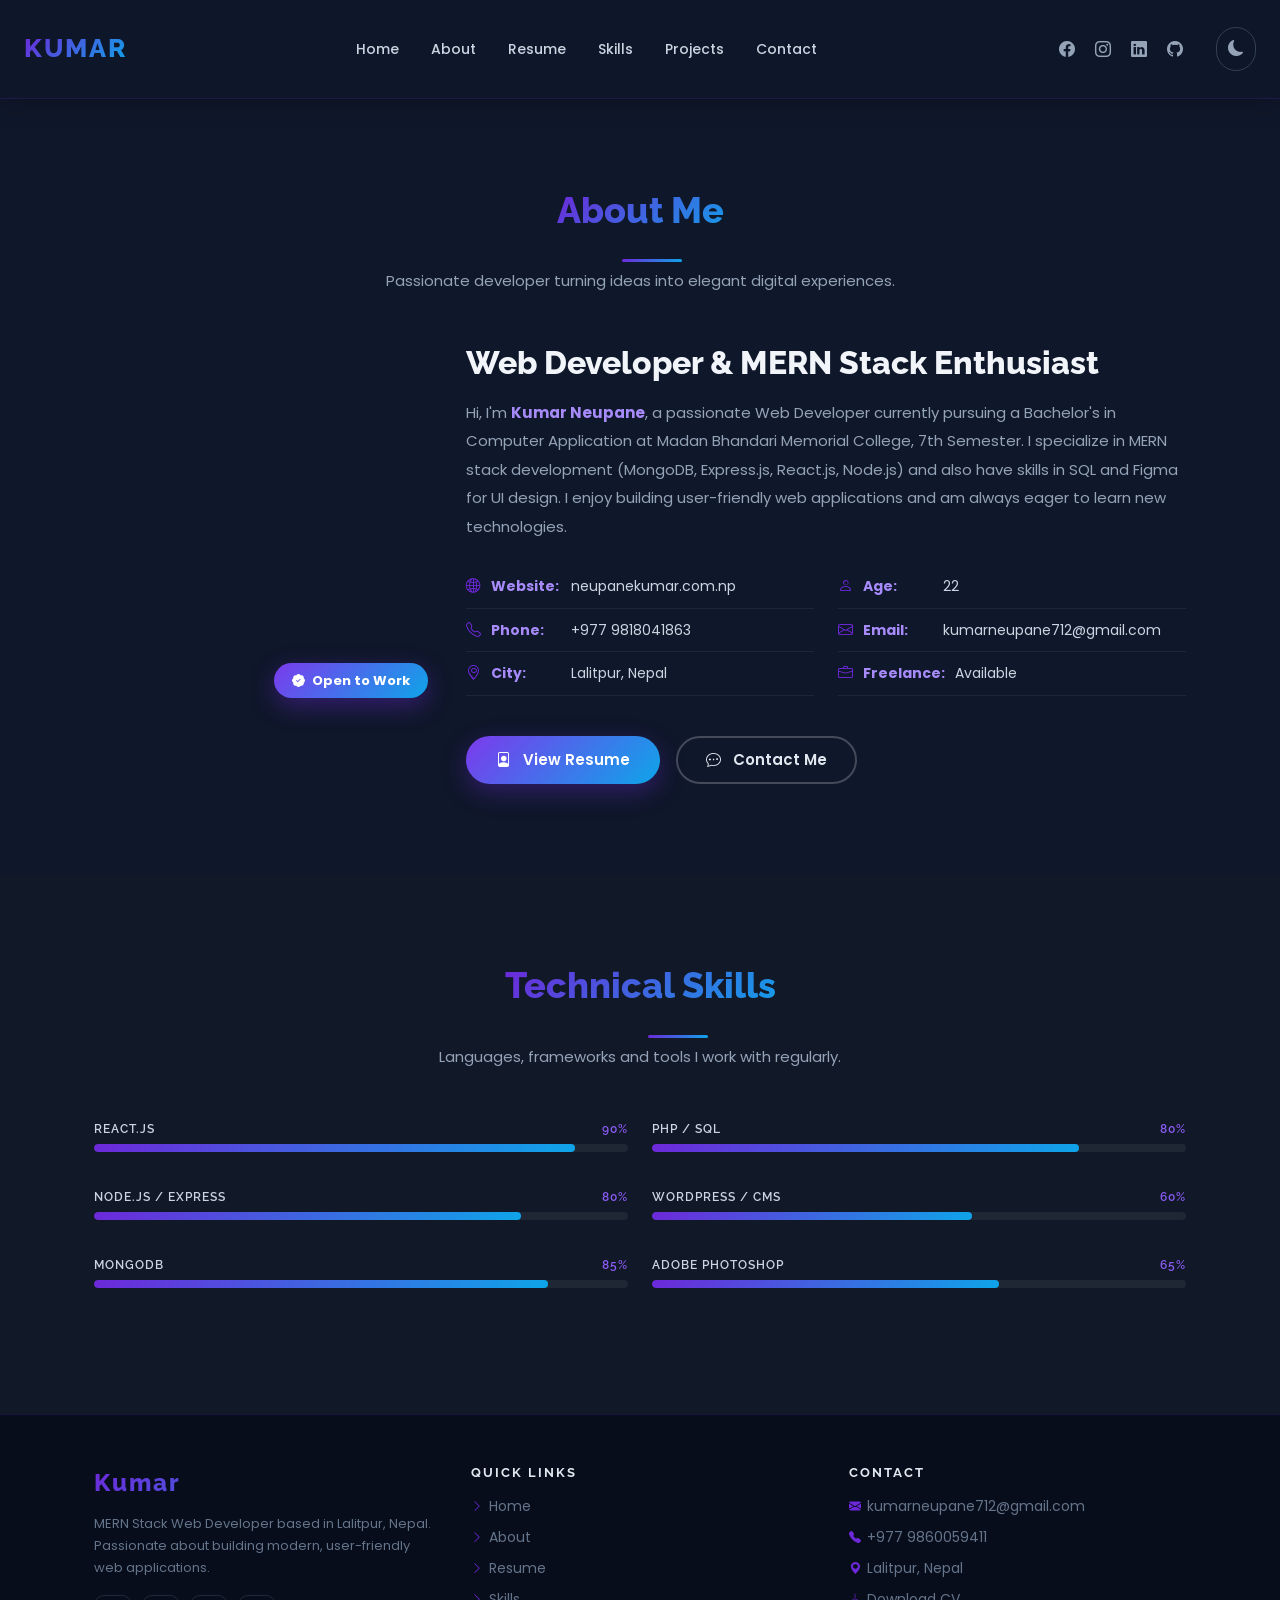
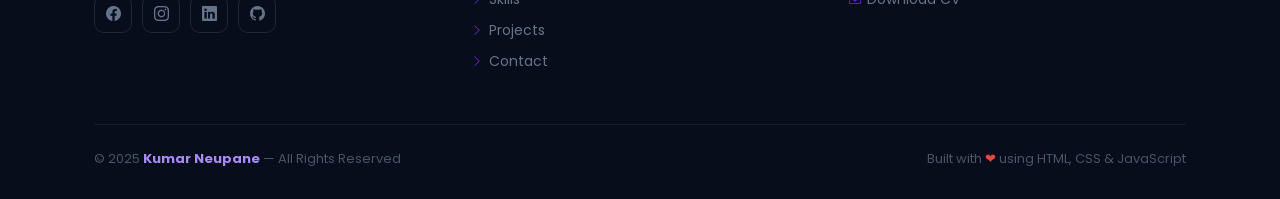
==== commit adf3e9af: "design updated" ====
--- a/about.html
+++ b/about.html
@@ -1,389 +1,183 @@
 <!DOCTYPE html>
-<html lang="en">
-  <head>
-    <meta charset="utf-8" />
-    <meta content="width=device-width, initial-scale=1.0" name="viewport" />
-    <title>About</title>
-    <meta name="description" content="" />
-    <meta name="keywords" content="" />
+<html lang="en" data-theme="dark">
+<head>
+  <meta charset="utf-8">
+  <meta content="width=device-width, initial-scale=1.0" name="viewport">
+  <title>About — Kumar Neupane</title>
+  <meta name="description" content="Kumar Neupane — MERN Stack Web Developer portfolio.">
+  <link href="assets/img/favicon.png" rel="icon">
+  <link href="https://fonts.googleapis.com/css2?family=Poppins:wght@300;400;500;600;700;800&family=Raleway:wght@300;400;600;700;800;900&display=swap" rel="stylesheet">
+  <link href="assets/vendor/bootstrap/css/bootstrap.min.css" rel="stylesheet">
+  <link href="assets/vendor/bootstrap-icons/bootstrap-icons.css" rel="stylesheet">
+  <link rel="stylesheet" href="https://cdnjs.cloudflare.com/ajax/libs/font-awesome/6.5.1/css/all.min.css">
+  <link href="assets/vendor/aos/aos.css" rel="stylesheet">
+  <link href="assets/vendor/swiper/swiper-bundle.min.css" rel="stylesheet">
+  <link href="assets/vendor/glightbox/css/glightbox.min.css" rel="stylesheet">
+  <link href="assets/css/main.css" rel="stylesheet">
+  <link href="assets/css/portfolio-custom.css" rel="stylesheet">
+  <!-- Theme init (before first paint) -->
+  <script src="assets/js/theme-toggle.js"></script>
+</head>
+<body class="about-page">
+  <header id="header" class="header d-flex align-items-center sticky-top">
+    <div class="container-fluid position-relative d-flex align-items-center justify-content-between">
 
-    <!-- Favicons -->
-    <link href="assets/img/favicon.png" rel="icon" />
-    <link href="assets/img/apple-touch-icon.png" rel="apple-touch-icon" />
+      <a href="index.html" class="logo d-flex align-items-center me-auto me-xl-0">
+        <h1 class="sitename">Kumar</h1>
+      </a>
 
-    <!-- Fonts -->
-    <link href="https://fonts.googleapis.com" rel="preconnect" />
-    <link href="https://fonts.gstatic.com" rel="preconnect" crossorigin />
-    <link
-      href="https://fonts.googleapis.com/css2?family=Roboto:ital,wght@0,100;0,300;0,400;0,500;0,700;0,900;1,100;1,300;1,400;1,500;1,700;1,900&family=Poppins:ital,wght@0,100;0,200;0,300;0,400;0,500;0,600;0,700;0,800;0,900;1,100;1,200;1,300;1,400;1,500;1,600;1,700;1,800;1,900&family=Raleway:ital,wght@0,100;0,200;0,300;0,400;0,500;0,600;0,700;0,800;0,900;1,100;1,200;1,300;1,400;1,500;1,600;1,700;1,800;1,900&display=swap"
-      rel="stylesheet"
-    />
+      <nav id="navmenu" class="navmenu">
+        <ul><li><a href="index.html">Home</a></li><li><a href="about.html" class="active">About</a></li><li><a href="resume.html">Resume</a></li><li><a href="services.html">Skills</a></li><li><a href="portfolio.html">Projects</a></li><li><a href="contact.html">Contact</a></li></ul>
+      </nav>
+      <button class="mobile-nav-toggle d-xl-none bi bi-list" aria-label="Open navigation" aria-expanded="false" aria-controls="navmenu"></button>
 
-    <!-- Vendor CSS Files -->
-    <link
-      href="assets/vendor/bootstrap/css/bootstrap.min.css"
-      rel="stylesheet"
-    />
-    <link
-      href="assets/vendor/bootstrap-icons/bootstrap-icons.css"
-      rel="stylesheet"
-    />
-    <link href="assets/vendor/aos/aos.css" rel="stylesheet" />
-    <link href="assets/vendor/swiper/swiper-bundle.min.css" rel="stylesheet" />
-    <link
-      href="assets/vendor/glightbox/css/glightbox.min.css"
-      rel="stylesheet"
-    />
+      <div class="d-flex align-items-center gap-1 ms-3">
+        <div class="header-social-links d-none d-sm-flex">
+          <a href="https://www.facebook.com/profile.php?id=100077754874916" target="_blank" rel="noopener noreferrer" aria-label="Facebook"><i class="bi bi-facebook"></i></a>
+          <a href="https://www.instagram.com/kumar__neupane?igsh=MW40NDB0ZDhyMHNrMQ==" target="_blank" rel="noopener noreferrer" aria-label="Instagram"><i class="bi bi-instagram"></i></a>
+          <a href="https://www.linkedin.com/in/kumar-neupane/" target="_blank" rel="noopener noreferrer" aria-label="LinkedIn"><i class="bi bi-linkedin"></i></a>
+          <a href="https://github.com/Kumar-neaupane" target="_blank" rel="noopener noreferrer" aria-label="GitHub"><i class="bi bi-github"></i></a>
+        </div>
+        <button id="theme-toggle" aria-label="Toggle theme">
+          <i class="bi bi-sun-fill icon-sun"></i>
+          <i class="bi bi-moon-fill icon-moon"></i>
+        </button>
+      </div>
 
-    <!-- Main CSS File -->
-    <link href="assets/css/main.css" rel="stylesheet" />
+    </div>
+  </header>
 
-    <!-- =======================================================
-  * Template Name: Kelly
-  * Template URL: https://bootstrapmade.com/kelly-free-bootstrap-cv-resume-html-template/
-  * Updated: Aug 07 2024 with Bootstrap v5.3.3
-  * Author: BootstrapMade.com
-  * License: https://bootstrapmade.com/license/
-  ======================================================== -->
-  </head>
+  <main class="main">
 
-  <body class="about-page">
-    <header
-      id="header"
-      class="header d-flex align-items-center light-background sticky-top"
-    >
-      <div
-        class="container-fluid position-relative d-flex align-items-center justify-content-between"
-      >
-        <a
-          href="index.html"
-          class="logo d-flex align-items-center me-auto me-xl-0"
-        >
-          <!-- Uncomment the line below if you also wish to use an image logo -->
-          <!-- <img src="assets/img/logo.png" alt=""> -->
-          <h1 class="sitename">Kumar</h1>
-        </a>
-
-        <nav id="navmenu" class="navmenu">
-          <ul>
-            <li><a href="index.html">Home</a></li>
-            <li><a href="about.html" class="active">About</a></li>
-            <li><a href="resume.html">Resume</a></li>
-            <li><a href="services.html">Skills</a></li>
-            <li><a href="portfolio.html">Projects</a></li>
-          
-            <li><a href="contact.html">Contact</a></li>
-          </ul>
-          <i class="mobile-nav-toggle d-xl-none bi bi-list"></i>
-        </nav>
-
-        <div class="header-social-links">
-          <a href="#" class="twitter"><i class="bi bi-twitter-x"></i></a>
-          <a href="https://www.facebook.com/profile.php?id=100077754874916" class="facebook"><i class="bi bi-facebook"></i></a>
-          <a href="https://www.instagram.com/kumar__neupane?igsh=MW40NDB0ZDhyMHNrMQ==" class="instagram"><i class="bi bi-instagram"></i></a>
-          <a href="https://www.linkedin.com/in/kumar-neupane/" class="linkedin"><i class="bi bi-linkedin"></i></a>
-          <a href="https://github.com/Kumar-neaupane"><i class="bi bi-github"></i></a>
-        </div>
+    <section id="about" class="about section">
+      <div class="container section-title" data-aos="fade-up">
+        <h2>About Me</h2>
+        <p>Passionate developer turning ideas into elegant digital experiences.</p>
       </div>
-    </header>
-
-    <main class="main">
-      <!-- About Section -->
-      <section id="about" class="about section">
-        <!-- Section Title -->
-        <div class="container section-title" data-aos="fade-up">
-          <h2>👨‍💻 About Me</h2>
-          <p>
-            Hi, I’m Kumar Neupane, a passionate Web Developer currently pursuing
-            a Bachelor's in Computer Application at Madan Bhandari Memorial
-            College, 7th Semester. I specialize in MERN stack development
-            (MongoDB, Express.js, React.js, Node.js) and also have skills in SQL
-            and Adobe Photoshop for UI mockups and graphic design. I enjoy
-            building user-friendly web applications and am always eager to learn
-            new technologies and solve real-world problems through code.
-          </p>
-        </div>
-        <style>
-          /* Styling for the About Me section */
-.container.section-title {
-  max-width: 800px;
-  margin: 0 auto;
-  padding: 40px 20px;
-  background: linear-gradient(135deg, #f5f7fa 0%, #e4e7eb 100%);
-  border-radius: 15px;
-  box-shadow: 0 8px 20px rgba(0, 0, 0, 0.1);
-  text-align: center;
-  transition: transform 0.3s ease, box-shadow 0.3s ease;
-}
-
-.container.section-title:hover {
-  transform: translateY(-5px);
-  box-shadow: 0 12px 30px rgba(0, 0, 0, 0.15);
-}
-
-.section-title h2 {
-  font-family: 'Poppins', sans-serif;
-  font-size: 2.5rem;
-  color: #1a1a1a;
-  margin-bottom: 20px;
-  position: relative;
-  display: inline-block;
-}
-
-.section-title h2::after {
-  content: '';
-  width: 50%;
-  height: 4px;
-  background: #007bff;
-  position: absolute;
-  bottom: -10px;
-  left: 25%;
-  border-radius: 2px;
-  transition: width 0.3s ease;
-}
-
-.section-title:hover h2::after {
-  width: 70%;
-}
-
-.section-title p {
-  font-family: 'Open Sans', sans-serif;
-  font-size: 1.1rem;
-  color: #4a4a4a;
-  line-height: 1.8;
-  margin-top: 20px;
-  padding: 0 20px;
-}
-
-/* Responsive Design */
-@media (max-width: 768px) {
-  .section-title h2 {
-    font-size: 2rem;
-  }
-
-  .section-title p {
-    font-size: 1rem;
-    padding: 0 10px;
-  }
-}
-        </style>
-        <!-- End Section Title -->
-
-        <div class="container" data-aos="fade-up" data-aos-delay="100">
-          <div class="row gy-4 justify-content-center">
-            <div class="col-lg-4">
-              <img src="assets/img/profile.jpeg" class="img-fluid" alt="" />
+      <div class="container" data-aos="fade-up" data-aos-delay="100">
+        <div class="row gy-5 align-items-center">
+          <div class="col-lg-4 text-center">
+            <div style="position:relative;display:inline-block;">
+              <img src="assets/img/profile.jpeg" class="img-fluid" alt="Kumar Neupane" loading="lazy" style="max-width:300px;width:100%;border-radius:20px;border:3px solid rgba(109,40,217,0.3);">
+              <div class="about-img-badge"><i class="bi bi-patch-check-fill me-1"></i> Open to Work</div>
             </div>
-            <div class="col-lg-8 content">
-              <h2>Web Developer.</h2>
-             
-              <div class="row">
-                <div class="col-lg-6">
-                  <ul>
-                    <li>
-                      <i class="bi bi-chevron-right"></i>
-                      <strong>Website:</strong> <span>neupanekumar.com.np</span>
-                    </li>
-                    <li>
-                      <i class="bi bi-chevron-right"></i>
-                      <strong>Phone:</strong> <span>+977 9818041863</span>
-                    </li>
-                    <li>
-                      <i class="bi bi-chevron-right"></i>
-                      <strong>City:</strong> <span>Lalitput,Nepal</span>
-                    </li>
-                  </ul>
-                </div>
-                <div class="col-lg-6">
-                  <ul>
-                    <li>
-                      <i class="bi bi-chevron-right"></i> <strong>Age:</strong>
-                      <span>21</span>
-                    </li>
-                    <li>
-                      <i class="bi bi-chevron-right"></i>
-                      <strong>Email:</strong> <span>email@example.com</span>
-                    </li>
-                    <li>
-                      <i class="bi bi-chevron-right"></i>
-                      <strong>Freelance:</strong> <span>Available</span>
-                    </li>
-                  </ul>
-                </div>
+          </div>
+          <div class="col-lg-8 about-content">
+            <h2>Web Developer &amp; MERN Stack Enthusiast</h2>
+            <p>Hi, I'm <strong style="color:var(--accent-pale)">Kumar Neupane</strong>, a passionate Web Developer currently pursuing a Bachelor's in Computer Application at Madan Bhandari Memorial College, 7th Semester. I specialize in MERN stack development (MongoDB, Express.js, React.js, Node.js) and also have skills in SQL and Figma for UI design. I enjoy building user-friendly web applications and am always eager to learn new technologies.</p>
+            <div class="row mt-4">
+              <div class="col-md-6">
+                <ul class="about-info-list">
+                  <li><i class="bi bi-globe2"></i><strong>Website:</strong> neupanekumar.com.np</li>
+                  <li><i class="bi bi-telephone"></i><strong>Phone:</strong> +977 9818041863</li>
+                  <li><i class="bi bi-geo-alt"></i><strong>City:</strong> Lalitpur, Nepal</li>
+                </ul>
               </div>
-             
+              <div class="col-md-6">
+                <ul class="about-info-list">
+                  <li><i class="bi bi-person"></i><strong>Age:</strong> 22</li>
+                  <li><i class="bi bi-envelope"></i><strong>Email:</strong> kumarneupane712@gmail.com</li>
+                  <li><i class="bi bi-briefcase"></i><strong>Freelance:</strong> Available</li>
+                </ul>
+              </div>
+            </div>
+            <div class="mt-4 d-flex gap-3 flex-wrap">
+              <a href="resume.html" class="btn-hero-primary"><i class="bi bi-file-person me-1"></i> View Resume</a>
+              <a href="contact.html" class="btn-hero-outline"><i class="bi bi-chat-dots me-1"></i> Contact Me</a>
             </div>
           </div>
         </div>
-      </section>
-      <!-- /About Section -->
+      </div>
+    </section>
 
-      <!-- Skills Section -->
-      <section id="skills" class="skills section">
-        <!-- Section Title -->
-        <div class="container section-title" data-aos="fade-up">
-          <h2>Skills</h2>
-         
-        </div>
-        <!-- End Section Title -->
-
-        <div class="container" data-aos="fade-up" data-aos-delay="100">
-          <div class="row skills-content skills-animation">
-            <div class="col-lg-6">
-              <div class="progress">
-                <span class="skill"
-                  ><span>React</span> <i class="val">80%</i></span
-                >
-                <div class="progress-bar-wrap">
-                  <div
-                    class="progress-bar"
-                    role="progressbar"
-                    aria-valuenow="80"
-                    aria-valuemin="0"
-                    aria-valuemax="80"
-                  ></div>
-                </div>
-              </div>
-              <!-- End Skills Item -->
-
-              <div class="progress">
-                <span class="skill"
-                  ><span>Node</span> <i class="val">70%</i></span
-                >
-                <div class="progress-bar-wrap">
-                  <div
-                    class="progress-bar"
-                    role="progressbar"
-                    aria-valuenow="70"
-                    aria-valuemin="0"
-                    aria-valuemax="70"
-                  ></div>
-                </div>
-              </div>
-              <!-- End Skills Item -->
-
-              <div class="progress">
-                <span class="skill"
-                  ><span>MongoDB</span> <i class="val">75%</i></span
-                >
-                <div class="progress-bar-wrap">
-                  <div
-                    class="progress-bar"
-                    role="progressbar"
-                    aria-valuenow="75"
-                    aria-valuemin="0"
-                    aria-valuemax="100"
-                  ></div>
-                </div>
-              </div>
-              <!-- End Skills Item -->
-            </div>
-
-            <div class="col-lg-6">
-              <div class="progress">
-                <span class="skill"
-                  ><span>PHP</span> <i class="val">80%</i></span
-                >
-                <div class="progress-bar-wrap">
-                  <div
-                    class="progress-bar"
-                    role="progressbar"
-                    aria-valuenow="80"
-                    aria-valuemin="0"
-                    aria-valuemax="100"
-                  ></div>
-                </div>
-              </div>
-              <!-- End Skills Item -->
-
-              <div class="progress">
-                <span class="skill"
-                  ><span>WordPress/CMS</span> <i class="val">90%</i></span
-                >
-                <div class="progress-bar-wrap">
-                  <div
-                    class="progress-bar"
-                    role="progressbar"
-                    aria-valuenow="90"
-                    aria-valuemin="0"
-                    aria-valuemax="100"
-                  ></div>
-                </div>
-              </div>
-              <!-- End Skills Item -->
-
-              <div class="progress">
-                <span class="skill"
-                  ><span>Photoshop</span> <i class="val">65%</i></span
-                >
-                <div class="progress-bar-wrap">
-                  <div
-                    class="progress-bar"
-                    role="progressbar"
-                    aria-valuenow="65"
-                    aria-valuemin="0"
-                    aria-valuemax="65"
-                  ></div>
-                </div>
-              </div>
-              <!-- End Skills Item -->
-            </div>
+    <section id="skills" class="skills section">
+      <div class="container section-title" data-aos="fade-up">
+        <h2>Technical Skills</h2>
+        <p>Languages, frameworks and tools I work with regularly.</p>
+      </div>
+      <div class="container" data-aos="fade-up" data-aos-delay="100">
+        <div class="row skills-content skills-animation">
+          <div class="col-lg-6">
+            <div class="progress"><span class="skill"><span>React.js</span><i class="val">90%</i></span><div class="progress-bar-wrap"><div class="progress-bar" role="progressbar" aria-valuenow="90" aria-valuemin="0" aria-valuemax="100"></div></div></div>
+            <div class="progress"><span class="skill"><span>Node.js / Express</span><i class="val">80%</i></span><div class="progress-bar-wrap"><div class="progress-bar" role="progressbar" aria-valuenow="80" aria-valuemin="0" aria-valuemax="100"></div></div></div>
+            <div class="progress"><span class="skill"><span>MongoDB</span><i class="val">85%</i></span><div class="progress-bar-wrap"><div class="progress-bar" role="progressbar" aria-valuenow="85" aria-valuemin="0" aria-valuemax="100"></div></div></div>
+          </div>
+          <div class="col-lg-6">
+            <div class="progress"><span class="skill"><span>PHP / SQL</span><i class="val">80%</i></span><div class="progress-bar-wrap"><div class="progress-bar" role="progressbar" aria-valuenow="80" aria-valuemin="0" aria-valuemax="100"></div></div></div>
+            <div class="progress"><span class="skill"><span>WordPress / CMS</span><i class="val">60%</i></span><div class="progress-bar-wrap"><div class="progress-bar" role="progressbar" aria-valuenow="60" aria-valuemin="0" aria-valuemax="100"></div></div></div>
+            <div class="progress"><span class="skill"><span>Adobe Photoshop</span><i class="val">65%</i></span><div class="progress-bar-wrap"><div class="progress-bar" role="progressbar" aria-valuenow="65" aria-valuemin="0" aria-valuemax="100"></div></div></div>
           </div>
         </div>
-      </section>
-      <!-- /Skills Section -->
+      </div>
+    </section>
 
-      <!-- Stats Section -->
-    
-      <!-- /Stats Section -->
+  </main>
 
-      <!-- Testimonials Section -->
-      
-      <!-- /Testimonials Section -->
-    </main>
+  <footer id="footer" class="footer">
+    <div class="container">
 
-    <footer id="footer" class="footer light-background">
-      <div class="container">
-        <div class="copyright text-center">
-          <p>
-            © <span>Copyright</span>
-            <strong class="px-1 sitename">KumarNeupane</strong>
-            <span>All Rights Reserved<br /></span>
-          </p>
+      <div class="footer-inner">
+
+        <!-- Brand -->
+        <div class="footer-brand">
+          <span class="footer-logo">Kumar</span>
+          <p>MERN Stack Web Developer based in Lalitpur, Nepal. Passionate about building modern, user-friendly web applications.</p>
+          <div class="footer-social-row">
+            <a href="https://www.facebook.com/profile.php?id=100077754874916" target="_blank" rel="noopener noreferrer" aria-label="Facebook"><i class="bi bi-facebook"></i></a>
+            <a href="https://www.instagram.com/kumar__neupane?igsh=MW40NDB0ZDhyMHNrMQ==" target="_blank" rel="noopener noreferrer" aria-label="Instagram"><i class="bi bi-instagram"></i></a>
+            <a href="https://www.linkedin.com/in/kumar-neupane/" target="_blank" rel="noopener noreferrer" aria-label="LinkedIn"><i class="bi bi-linkedin"></i></a>
+            <a href="https://github.com/Kumar-neaupane" target="_blank" rel="noopener noreferrer" aria-label="GitHub"><i class="bi bi-github"></i></a>
+          </div>
         </div>
-        <div class="social-links d-flex justify-content-center">
-          <a href=""><i class="bi bi-twitter-x"></i></a>
-          <a href="https://www.facebook.com/profile.php?id=100077754874916"><i class="bi bi-facebook"></i></a>
-          <a href="https://www.instagram.com/kumar__neupane?igsh=MW40NDB0ZDhyMHNrMQ=="><i class="bi bi-instagram"></i></a>
-          <a href="https://www.linkedin.com/in/kumar-neupane/"><i class="bi bi-linkedin"></i></a>
-          <a href="https://github.com/Kumar-neaupane"><i class="bi bi-github"></i></a>
+
+        <!-- Quick Links -->
+        <div class="footer-col">
+          <h5>Quick Links</h5>
+          <ul>
+            <li><a href="index.html"><i class="bi bi-chevron-right"></i>Home</a></li>
+            <li><a href="about.html"><i class="bi bi-chevron-right"></i>About</a></li>
+            <li><a href="resume.html"><i class="bi bi-chevron-right"></i>Resume</a></li>
+            <li><a href="services.html"><i class="bi bi-chevron-right"></i>Skills</a></li>
+            <li><a href="portfolio.html"><i class="bi bi-chevron-right"></i>Projects</a></li>
+            <li><a href="contact.html"><i class="bi bi-chevron-right"></i>Contact</a></li>
+          </ul>
         </div>
+
+        <!-- Contact Info -->
+        <div class="footer-col">
+          <h5>Contact</h5>
+          <ul>
+            <li><a href="mailto:kumarneupane712@gmail.com"><i class="bi bi-envelope-fill"></i>kumarneupane712@gmail.com</a></li>
+            <li><a href="tel:+9779860059411"><i class="bi bi-telephone-fill"></i>+977 9860059411</a></li>
+            <li><a href="#"><i class="bi bi-geo-alt-fill"></i>Lalitpur, Nepal</a></li>
+            <li><a href="assets/kumarneupaneCV_.pdf" download><i class="bi bi-download"></i>Download CV</a></li>
+          </ul>
+        </div>
+
       </div>
-    </footer>
 
-    <!-- Scroll Top -->
-    <a
-      href="#"
-      id="scroll-top"
-      class="scroll-top d-flex align-items-center justify-content-center"
-      ><i class="bi bi-arrow-up-short"></i
-    ></a>
+      <div class="footer-bottom">
+        <p class="copyright mb-0">
+          © 2025 <strong class="sitename">Kumar Neupane</strong> — All Rights Reserved
+        </p>
+        <p class="copyright mb-0" style="font-size:12px;color:#334155;">
+          Built with <span style="color:#ef4444;">&#10084;</span> using HTML, CSS &amp; JavaScript
+        </p>
+      </div>
 
-    <!-- Preloader -->
-    <div id="preloader"></div>
+    </div>
+  </footer>
 
-    <!-- Vendor JS Files -->
-    <script src="assets/vendor/bootstrap/js/bootstrap.bundle.min.js"></script>
-    <script src="assets/vendor/php-email-form/validate.js"></script>
-    <script src="assets/vendor/aos/aos.js"></script>
-    <script src="assets/vendor/waypoints/noframework.waypoints.js"></script>
-    <script src="assets/vendor/purecounter/purecounter_vanilla.js"></script>
-    <script src="assets/vendor/swiper/swiper-bundle.min.js"></script>
-    <script src="assets/vendor/glightbox/js/glightbox.min.js"></script>
-    <script src="assets/vendor/imagesloaded/imagesloaded.pkgd.min.js"></script>
-    <script src="assets/vendor/isotope-layout/isotope.pkgd.min.js"></script>
-
-    <!-- Main JS File -->
-    <script src="assets/js/main.js"></script>
-  </body>
-</html>
+  <a href="#" id="scroll-top" class="scroll-top d-flex align-items-center justify-content-center"><i class="bi bi-arrow-up-short"></i></a>
+  <div id="preloader"></div>
+  <script src="assets/vendor/bootstrap/js/bootstrap.bundle.min.js"></script>
+  <script src="assets/vendor/aos/aos.js"></script>
+  <script src="assets/vendor/waypoints/noframework.waypoints.js"></script>
+  <script src="assets/vendor/purecounter/purecounter_vanilla.js"></script>
+  <script src="assets/vendor/swiper/swiper-bundle.min.js"></script>
+  <script src="assets/vendor/glightbox/js/glightbox.min.js"></script>
+  <script src="assets/vendor/imagesloaded/imagesloaded.pkgd.min.js"></script>
+  <script src="assets/vendor/isotope-layout/isotope.pkgd.min.js"></script>
+  <script src="assets/js/main.js"></script>
+</body>
+</html>
--- a/assets/css/portfolio-custom.css
+++ b/assets/css/portfolio-custom.css
@@ -0,0 +1,1301 @@
+/*--------------------------------------------------------------
+# Portfolio Custom CSS — Modern Professional Design
+# Kumar Neupane Portfolio  |  Dark/Light Mode + Full Responsive
+--------------------------------------------------------------*/
+
+/* ============================================================
+   THEME VARIABLES — Dark Mode (default)
+   ============================================================ */
+:root,
+[data-theme="dark"] {
+  --bg-primary:    #0f172a;
+  --bg-secondary:  #111827;
+  --bg-card:       #1e293b;
+  --bg-card-hover: #243044;
+  --text-primary:  #f1f5f9;
+  --text-secondary:#cbd5e1;
+  --text-muted:    #94a3b8;
+  --text-faint:    #64748b;
+  --border-color:  #334155;
+  --border-subtle: rgba(255,255,255,0.06);
+  --header-bg:     rgba(15,23,42,0.97);
+  --nav-bg-mobile: #1a2740;
+  --nav-overlay:   rgba(5,10,25,0.92);
+  --footer-bg:     #070d1a;
+  --progress-track:rgba(255,255,255,0.06);
+  --input-bg:      rgba(255,255,255,0.04);
+  --input-border:  rgba(255,255,255,0.1);
+  --shadow-card:   0 8px 32px rgba(0,0,0,0.45);
+  --shadow-hover:  0 20px 60px rgba(0,0,0,0.6);
+  --icon-tint:     rgba(109,40,217,0.15);
+  --icon-glow:     rgba(109,40,217,0.4);
+  --accent:        #6d28d9;
+  --accent-light:  #8b5cf6;
+  --accent-pale:   #a78bfa;
+  --secondary-c:   #0ea5e9;
+  --gradient:      linear-gradient(135deg,#6d28d9 0%,#0ea5e9 100%);
+  --gradient-btn:  linear-gradient(135deg,#7c3aed 0%,#0ea5e9 100%);
+  --radius:        12px;
+  --radius-lg:     20px;
+  --radius-xl:     28px;
+  --transition:    all 0.35s cubic-bezier(.4,0,.2,1);
+  --scrollbar-track:#0f172a;
+}
+
+/* ============================================================
+   THEME VARIABLES — Light Mode
+   ============================================================ */
+[data-theme="light"] {
+  --bg-primary:    #f8fafc;
+  --bg-secondary:  #f1f5f9;
+  --bg-card:       #ffffff;
+  --bg-card-hover: #f0f4ff;
+  --text-primary:  #0f172a;
+  --text-secondary:#1e293b;
+  --text-muted:    #475569;
+  --text-faint:    #64748b;
+  --border-color:  #e2e8f0;
+  --border-subtle: rgba(0,0,0,0.06);
+  --header-bg:     rgba(248,250,252,0.97);
+  --nav-bg-mobile: #ffffff;
+  --nav-overlay:   rgba(15,23,42,0.6);
+  --footer-bg:     #1e293b;
+  --progress-track:rgba(0,0,0,0.07);
+  --input-bg:      #f8fafc;
+  --input-border:  #cbd5e1;
+  --shadow-card:   0 4px 20px rgba(0,0,0,0.08);
+  --shadow-hover:  0 12px 40px rgba(0,0,0,0.15);
+  --icon-tint:     rgba(109,40,217,0.1);
+  --icon-glow:     rgba(109,40,217,0.3);
+  --scrollbar-track:#f1f5f9;
+}
+
+/* ============================================================
+   GLOBAL BASE
+   ============================================================ */
+*, *::before, *::after { box-sizing: border-box; }
+
+html { scroll-behavior: smooth; }
+
+body {
+  background-color: var(--bg-primary) !important;
+  color: var(--text-secondary) !important;
+  font-family: "Poppins", system-ui, sans-serif !important;
+  transition: background-color 0.4s ease, color 0.4s ease;
+  -webkit-font-smoothing: antialiased;
+}
+
+h1, h2, h3, h4, h5, h6 {
+  color: var(--text-primary) !important;
+  font-family: "Raleway", sans-serif !important;
+}
+
+p { color: var(--text-muted) !important; }
+
+a { color: var(--accent-light); transition: var(--transition); }
+a:hover { color: var(--accent-pale); }
+
+/* Scrollbar */
+::-webkit-scrollbar { width: 5px; }
+::-webkit-scrollbar-track { background: var(--scrollbar-track); }
+::-webkit-scrollbar-thumb { background: var(--accent); border-radius: 3px; }
+::-webkit-scrollbar-thumb:hover { background: var(--accent-light); }
+
+/* Selection */
+::selection { background: rgba(109,40,217,0.4); color:#fff; }
+
+/* ============================================================
+   HEADER
+   ============================================================ */
+.header {
+  background: var(--header-bg) !important;
+  backdrop-filter: blur(20px) saturate(180%) !important;
+  -webkit-backdrop-filter: blur(20px) saturate(180%) !important;
+  border-bottom: 1px solid rgba(109,40,217,0.18) !important;
+  box-shadow: 0 2px 24px rgba(0,0,0,0.25) !important;
+  padding: 12px 0 !important;
+  transition: background 0.4s ease, box-shadow 0.4s ease !important;
+}
+
+.header .logo h1.sitename {
+  background: var(--gradient);
+  -webkit-background-clip: text;
+  -webkit-text-fill-color: transparent;
+  background-clip: text;
+  font-weight: 800 !important;
+  letter-spacing: 2px !important;
+  font-size: 26px !important;
+}
+
+/* ============================================================
+   NAVIGATION — Desktop
+   ============================================================ */
+.navmenu a,
+.navmenu a:focus {
+  color: var(--text-secondary) !important;
+  font-weight: 500 !important;
+  font-size: 14px !important;
+  transition: var(--transition) !important;
+}
+
+.navmenu a:hover,
+.navmenu .active,
+.navmenu .active:focus {
+  color: var(--accent-light) !important;
+}
+
+.navmenu > ul > li > a:before {
+  background-color: var(--accent) !important;
+}
+
+/* ============================================================
+   HEADER SOCIAL LINKS
+   ============================================================ */
+.header-social-links {
+  display: flex !important;
+  align-items: center !important;
+  gap: 2px !important;
+}
+
+.header-social-links a {
+  color: var(--text-muted) !important;
+  font-size: 16px !important;
+  width: 34px !important;
+  height: 34px !important;
+  display: inline-flex !important;
+  align-items: center !important;
+  justify-content: center !important;
+  border-radius: 8px !important;
+  transition: var(--transition) !important;
+  border: 1px solid transparent !important;
+}
+
+.header-social-links a:hover {
+  color: var(--accent-light) !important;
+  background: rgba(109,40,217,0.12) !important;
+  border-color: rgba(109,40,217,0.25) !important;
+  transform: translateY(-2px);
+}
+
+/* ============================================================
+   THEME TOGGLE BUTTON
+   ============================================================ */
+#theme-toggle {
+  background: none !important;
+  border: 1px solid var(--border-color) !important;
+  border-radius: 50px !important;
+  cursor: pointer;
+  width: 40px !important;
+  height: 40px !important;
+  display: flex !important;
+  align-items: center !important;
+  justify-content: center !important;
+  font-size: 16px !important;
+  color: var(--text-muted) !important;
+  transition: var(--transition) !important;
+  flex-shrink: 0;
+  margin-left: 8px;
+}
+
+#theme-toggle:hover {
+  background: rgba(109,40,217,0.12) !important;
+  border-color: var(--accent) !important;
+  color: var(--accent-light) !important;
+  transform: rotate(20deg) scale(1.1);
+}
+
+#theme-toggle .icon-sun  { display: none; }
+#theme-toggle .icon-moon { display: block; }
+[data-theme="light"] #theme-toggle .icon-sun  { display: block; }
+[data-theme="light"] #theme-toggle .icon-moon { display: none; }
+
+/* ============================================================
+   MOBILE NAVIGATION — custom full-screen overlay + centered card
+   Works together with JS that toggles body.mobile-nav-active
+   ============================================================ */
+
+/* Base hamburger appearance */
+.mobile-nav-toggle {
+  display: none;
+  background: transparent;
+  border: 1px solid rgba(109, 40, 217, 0.4);
+  border-radius: 999px;
+  color: var(--text-primary) !important;
+  font-size: 22px;
+  cursor: pointer;
+  width: 44px;
+  height: 44px;
+  min-width: 44px;
+  min-height: 44px;
+  align-items: center;
+  justify-content: center;
+  padding: 0;
+  line-height: 0;
+  font-family: inherit;
+  transition: background 0.2s, color 0.2s, border-color 0.2s, transform 0.2s;
+}
+
+.mobile-nav-toggle:hover {
+  background: rgba(109, 40, 217, 0.12);
+  border-color: var(--accent);
+  color: var(--accent-light) !important;
+}
+
+.mobile-nav-toggle:focus-visible {
+  outline: 2px solid var(--accent-light);
+  outline-offset: 2px;
+}
+
+@media (max-width: 1199px) {
+  .mobile-nav-toggle {
+    display: inline-flex !important;
+  }
+
+  /* Reset any template mobile styles so we fully control it */
+  .navmenu {
+    padding: 0 !important;
+  }
+
+  .navmenu ul {
+    list-style: none;
+    margin: 0;
+    padding: 0;
+    display: none; /* hidden by default on mobile */
+    position: static !important;
+    inset: auto !important;
+    box-shadow: none !important;
+    border: none !important;
+    background: transparent !important;
+  }
+
+  /* Dark blurred backdrop */
+  body.mobile-nav-active {
+    overflow: hidden;
+  }
+
+  body.mobile-nav-active::before {
+    content: "";
+    position: fixed;
+    inset: 0;
+    background: rgba(10, 15, 34, 0.9);
+    backdrop-filter: blur(6px);
+    -webkit-backdrop-filter: blur(6px);
+    z-index: 9997;
+  }
+
+  /* Container that holds the centered white card */
+  body.mobile-nav-active #navmenu {
+    position: fixed !important;
+    inset: 0 !important;
+    z-index: 9998 !important;
+    display: flex !important;
+    align-items: flex-start;
+    justify-content: center;
+    padding-top: 72px;
+  }
+
+  /* Centered card with nav items */
+  body.mobile-nav-active #navmenu > ul {
+    display: flex !important;
+    flex-direction: column;
+    width: min(420px, 92vw);
+    max-height: calc(100vh - 110px);
+    background: #ffffff;
+    border-radius: 18px;
+    padding: 6px 0;
+    box-shadow: 0 24px 70px rgba(0, 0, 0, 0.65);
+    overflow-y: auto;
+  }
+
+  body.mobile-nav-active #navmenu a,
+  body.mobile-nav-active #navmenu a:focus {
+    display: flex;
+    align-items: center;
+    justify-content: flex-start;
+    gap: 10px;
+    padding: 14px 22px;
+    font-size: 16px;
+    font-weight: 500;
+    font-family: "Poppins", system-ui, sans-serif;
+    color: #111827 !important;
+    border-bottom: 1px solid rgba(148, 163, 184, 0.18);
+    text-decoration: none !important;
+    white-space: nowrap;
+    min-height: 48px;
+  }
+
+  body.mobile-nav-active #navmenu li:last-child > a {
+    border-bottom: none;
+  }
+
+  body.mobile-nav-active #navmenu a:hover,
+  body.mobile-nav-active #navmenu .active,
+  body.mobile-nav-active #navmenu .active:focus {
+    background: rgba(79, 70, 229, 0.06);
+    color: var(--accent) !important;
+    padding-left: 28px;
+  }
+
+  /* When open, turn hamburger into a floating circular X button */
+  body.mobile-nav-active .mobile-nav-toggle {
+    position: fixed;
+    top: 18px;
+    right: 18px;
+    z-index: 10001;
+    background: rgba(109, 40, 217, 0.9);
+    color: #ffffff !important;
+    border-color: transparent;
+    border-radius: 999px;
+    transform: none;
+  }
+}
+
+@media (max-width: 480px) {
+  .header-social-links { display: none !important; }
+}
+
+/* Small screen: hide social links in header, show in nav */
+@media (max-width: 480px) {
+  .header-social-links { display: none !important; }
+}
+
+/* ============================================================
+   SECTIONS
+   ============================================================ */
+section, .section {
+  background-color: var(--bg-primary) !important;
+  padding: 80px 0 !important;
+  transition: background-color 0.4s ease !important;
+}
+
+section:nth-child(even),
+.section:nth-child(even) {
+  background-color: var(--bg-secondary) !important;
+}
+
+.light-background {
+  background-color: var(--bg-secondary) !important;
+}
+
+/* ============================================================
+   SECTION TITLE
+   ============================================================ */
+.section-title {
+  text-align: center;
+  padding-bottom: 50px !important;
+  position: relative;
+}
+
+.section-title h2 {
+  font-size: clamp(26px, 4vw, 36px) !important;
+  font-weight: 800 !important;
+  margin-bottom: 16px !important;
+  position: relative;
+  display: inline-block;
+  background: var(--gradient);
+  -webkit-background-clip: text;
+  -webkit-text-fill-color: transparent;
+  background-clip: text;
+}
+
+.section-title h2::after {
+  content: "";
+  position: absolute;
+  bottom: -10px;
+  left: 50%;
+  transform: translateX(-50%);
+  width: 60px;
+  height: 3px;
+  background: var(--gradient);
+  border-radius: 2px;
+}
+
+.section-title p {
+  color: var(--text-muted) !important;
+  font-size: 15px !important;
+  max-width: 580px;
+  margin: 0 auto !important;
+  line-height: 1.75 !important;
+}
+
+/* ============================================================
+   HERO SECTION
+   ============================================================ */
+.hero {
+  background-color: transparent !important;
+  min-height: 100vh !important;
+  padding: 0 !important;
+  position: relative;
+  overflow: hidden;
+  display: flex !important;
+  align-items: center !important;
+}
+
+.hero::before {
+  content: "";
+  position: absolute;
+  inset: 0;
+  background: linear-gradient(160deg,rgba(109,40,217,0.28) 0%,rgba(10,15,34,0.97) 65%);
+  z-index: 2;
+}
+
+.hero-bg-image {
+  position: absolute;
+  inset: 0;
+  width: 100%; height: 100%;
+  object-fit: cover;
+  object-position: center 20%;
+  z-index: 1;
+  filter: brightness(0.3) saturate(0.7);
+}
+
+[data-theme="light"] .hero-bg-image {
+  filter: brightness(0.5) saturate(0.6);
+}
+
+[data-theme="light"] .hero::before {
+  background: linear-gradient(160deg,rgba(109,40,217,0.18) 0%,rgba(248,250,252,0.88) 70%);
+}
+
+.hero .container { position: relative; z-index: 3; }
+
+/* Particles */
+.hero-particles {
+  position: absolute; inset: 0; z-index: 2;
+  overflow: hidden; pointer-events: none;
+}
+.hero-particles span {
+  position: absolute; width: 3px; height: 3px;
+  background: rgba(139,92,246,0.6); border-radius: 50%;
+  animation: float-particle linear infinite;
+}
+@keyframes float-particle {
+  0%   { transform: translateY(100vh) scale(0); opacity: 0; }
+  10%  { opacity: 1; }
+  90%  { opacity: 1; }
+  100% { transform: translateY(-100px) scale(1); opacity: 0; }
+}
+.hero-particles span:nth-child(1) { left:10%;width:5px;height:5px;animation-duration:12s;animation-delay:0s; }
+.hero-particles span:nth-child(2) { left:20%;animation-duration:15s;animation-delay:2s; }
+.hero-particles span:nth-child(3) { left:30%;width:4px;height:4px;animation-duration:10s;animation-delay:4s; }
+.hero-particles span:nth-child(4) { left:45%;animation-duration:18s;animation-delay:1s; }
+.hero-particles span:nth-child(5) { left:60%;width:6px;height:6px;animation-duration:13s;animation-delay:3s; }
+.hero-particles span:nth-child(6) { left:75%;animation-duration:16s;animation-delay:5s; }
+.hero-particles span:nth-child(7) { left:85%;width:4px;height:4px;animation-duration:11s;animation-delay:2s; }
+.hero-particles span:nth-child(8) { left:90%;animation-duration:14s;animation-delay:6s; }
+
+/* Orbs */
+.hero-orb { position:absolute;border-radius:50%;filter:blur(80px);z-index:2;animation:orb-pulse 6s ease-in-out infinite; }
+.hero-orb-1 { width:500px;height:500px;background:rgba(109,40,217,0.18);top:-100px;right:-100px;animation-delay:0s; }
+.hero-orb-2 { width:350px;height:350px;background:rgba(14,165,233,0.15);bottom:-50px;left:5%;animation-delay:3s; }
+@keyframes orb-pulse {
+  0%,100% { transform:scale(1);opacity:.8; }
+  50%      { transform:scale(1.1);opacity:1; }
+}
+
+/* Hero Text */
+@keyframes slide-up {
+  from { opacity:0;transform:translateY(40px); }
+  to   { opacity:1;transform:translateY(0); }
+}
+
+.hero h2 {
+  font-size: clamp(32px,5.5vw,58px) !important;
+  font-weight: 800 !important;
+  color: #f8fafc !important;
+  line-height: 1.15 !important;
+  margin-bottom: 12px !important;
+  animation: slide-up 0.8s ease both;
+}
+
+[data-theme="light"] .hero h2 { color: #0f172a !important; }
+
+.hero-badge {
+  display: inline-flex; align-items: center; gap: 8px;
+  background: rgba(109,40,217,0.2);
+  border: 1px solid rgba(109,40,217,0.45);
+  border-radius: 50px; padding: 6px 16px;
+  font-size: 12px; color: var(--accent-pale);
+  font-weight: 600; letter-spacing: 1px;
+  text-transform: uppercase; margin-bottom: 20px;
+  animation: slide-up 0.6s ease both;
+}
+.hero-badge::before {
+  content: ""; width: 8px; height: 8px;
+  background: #22c55e; border-radius: 50%;
+  animation: blink 2s infinite;
+}
+@keyframes blink {
+  0%,100% { opacity:1; }
+  50%      { opacity:.3; }
+}
+
+.hero-typewriter {
+  font-size: clamp(18px,3vw,28px) !important;
+  font-weight: 600 !important;
+  color: var(--accent-pale) !important;
+  animation: slide-up 1s ease both; animation-delay: 0.2s;
+  min-height: 38px; display: block; margin-bottom: 20px !important;
+}
+
+.hero-desc {
+  font-size: clamp(14px,1.8vw,16px) !important;
+  color: rgba(203,213,225,0.85) !important;
+  line-height: 1.85 !important; max-width: 540px;
+  animation: slide-up 1s ease both; animation-delay: 0.4s;
+  margin-bottom: 36px !important;
+}
+
+[data-theme="light"] .hero-desc { color: #334155 !important; }
+
+.hero-actions {
+  display: flex; gap: 14px; flex-wrap: wrap;
+  animation: slide-up 1s ease both; animation-delay: 0.6s;
+}
+
+.btn-hero-primary {
+  display: inline-flex; align-items: center; gap: 8px;
+  background: var(--gradient-btn); color: #fff !important;
+  font-weight: 600; font-size: 15px;
+  padding: 13px 30px; border-radius: 50px;
+  text-decoration: none !important;
+  transition: var(--transition);
+  box-shadow: 0 8px 25px rgba(109,40,217,0.35);
+}
+.btn-hero-primary:hover {
+  transform: translateY(-3px);
+  box-shadow: 0 14px 35px rgba(109,40,217,0.55);
+  color: #fff !important;
+}
+
+.btn-hero-outline {
+  display: inline-flex; align-items: center; gap: 8px;
+  background: transparent; color: #e2e8f0 !important;
+  font-weight: 600; font-size: 15px;
+  padding: 11px 28px; border-radius: 50px;
+  text-decoration: none !important;
+  border: 2px solid rgba(255,255,255,0.22);
+  transition: var(--transition);
+}
+.btn-hero-outline:hover {
+  border-color: var(--accent-light);
+  color: var(--accent-pale) !important;
+  transform: translateY(-3px);
+  background: rgba(109,40,217,0.1);
+}
+
+/* Hero image card */
+.hero-img-card { position: relative; animation: slide-up 1s ease both; animation-delay: 0.3s; }
+.hero-img-card::before {
+  content: ""; position: absolute; inset: -4px;
+  background: var(--gradient); border-radius: calc(var(--radius-lg) + 4px);
+  z-index: -1; opacity: 0.8; animation: img-glow 3s ease-in-out infinite;
+}
+@keyframes img-glow {
+  0%,100% { opacity:.6; } 50% { opacity:1; }
+}
+.hero-img-card img {
+  width: 100%; border-radius: var(--radius-lg) !important;
+  object-fit: cover; aspect-ratio: 3/4; display: block;
+}
+
+/* Hero Stats */
+.hero-stats {
+  display: flex; gap: 24px; margin-top: 36px;
+  flex-wrap: wrap; animation: slide-up 1s ease both; animation-delay: 0.8s;
+}
+.hero-stat-item { display: flex; flex-direction: column; }
+.hero-stat-number {
+  font-size: clamp(22px,3vw,30px); font-weight: 800;
+  background: var(--gradient);
+  -webkit-background-clip: text; -webkit-text-fill-color: transparent; background-clip: text;
+  line-height: 1;
+}
+.hero-stat-label {
+  font-size: 11px; color: var(--text-faint);
+  text-transform: uppercase; letter-spacing: 1px; margin-top: 4px;
+}
+
+/* About img badge */
+.about-img-badge {
+  position: absolute; bottom: 16px; right: -10px;
+  background: var(--gradient-btn); color: #fff;
+  padding: 8px 18px; border-radius: 50px;
+  font-weight: 700; font-size: 13px;
+  box-shadow: 0 8px 24px rgba(109,40,217,0.4);
+  white-space: nowrap; z-index: 1;
+}
+
+/* ============================================================
+   ABOUT CONTENT
+   ============================================================ */
+.about-content h2 {
+  font-size: clamp(22px,3vw,32px) !important; font-weight: 800 !important;
+  margin-bottom: 16px !important;
+}
+.about-content p { color: var(--text-muted) !important; line-height: 1.9 !important; font-size: 15px !important; }
+
+.about-info-list { list-style: none !important; padding: 0 !important; }
+.about-info-list li {
+  padding: 10px 0 !important;
+  border-bottom: 1px solid var(--border-subtle) !important;
+  display: flex !important; align-items: center !important; gap: 10px;
+  color: var(--text-secondary) !important; font-size: 14px !important;
+}
+.about-info-list li strong { color: var(--accent-pale) !important; min-width: 70px; }
+.about-info-list li i { color: var(--accent) !important; font-size: 15px !important; }
+
+/* ============================================================
+   SKILLS PROGRESS BARS
+   ============================================================ */
+.skills .progress { background: none !important; height: 68px !important; }
+.skills .progress .skill {
+  color: var(--text-secondary) !important; font-weight: 600 !important;
+  font-size: 12px !important; text-transform: uppercase !important; letter-spacing: 1px !important;
+}
+.skills .progress .skill .val { float: right; color: var(--accent-light) !important; }
+.skills .progress-bar-wrap {
+  background: var(--progress-track) !important; border-radius: 6px !important;
+  height: 8px !important; overflow: hidden;
+}
+.skills .progress-bar {
+  background: var(--gradient) !important; border-radius: 6px !important;
+  height: 8px !important; transition: width 1.5s ease-in-out !important;
+}
+
+/* ============================================================
+   SERVICES / SKILL CARDS
+   ============================================================ */
+.services .service-item {
+  background: var(--bg-card) !important;
+  border: 1px solid var(--border-subtle) !important;
+  border-radius: var(--radius-lg) !important;
+  padding: 40px 28px !important;
+  transition: var(--transition) !important;
+  position: relative; overflow: hidden;
+  height: 100%;
+}
+.services .service-item::before {
+  content: ""; position: absolute; top: 0; left: 0;
+  width: 100%; height: 3px; background: var(--gradient);
+  transform: scaleX(0); transform-origin: left; transition: var(--transition);
+}
+.services .service-item:hover::before { transform: scaleX(1); }
+.services .service-item:hover {
+  background: var(--bg-card-hover) !important;
+  border-color: rgba(109,40,217,0.3) !important;
+  box-shadow: var(--shadow-hover) !important;
+  transform: translateY(-6px);
+}
+.services .service-item .icon {
+  background: var(--icon-tint) !important;
+  border-radius: 16px !important; width: 70px !important; height: 70px !important;
+  display: flex !important; align-items: center !important; justify-content: center !important;
+  margin: 0 auto 20px !important; transition: var(--transition) !important;
+}
+.services .service-item:hover .icon {
+  background: var(--gradient) !important; box-shadow: 0 8px 25px var(--icon-glow) !important;
+}
+.services .service-item .icon i { font-size: 30px !important; transition: var(--transition) !important; }
+.services .service-item:hover .icon i { color: #fff !important; }
+.services .service-item h3 { font-size: 19px !important; font-weight: 700 !important; color: var(--text-primary) !important; }
+.services .service-item p { color: var(--text-faint) !important; font-size: 14px !important; line-height: 1.7 !important; }
+
+.services .service-item.item-cyan .icon i   { color: #0ea5e9 !important; }
+.services .service-item.item-teal .icon i   { color: #14b8a6 !important; }
+.services .service-item.item-indigo .icon i { color: #6366f1 !important; }
+.services .service-item.item-orange .icon i { color: #f97316 !important; }
+.services .service-item.item-red .icon i    { color: #ef4444 !important; }
+.services .service-item.item-pink .icon i   { color: #ec4899 !important; }
+
+/* ============================================================
+   PORTFOLIO CARDS
+   ============================================================ */
+.portfolio-card-new {
+  background: var(--bg-card); border: 1px solid var(--border-subtle);
+  border-radius: var(--radius-lg); overflow: hidden;
+  transition: var(--transition); position: relative; height: 100%;
+  display: flex; flex-direction: column;
+}
+.portfolio-card-new:hover {
+  border-color: rgba(109,40,217,0.4); box-shadow: var(--shadow-hover);
+  transform: translateY(-8px);
+}
+.portfolio-card-new .card-img-wrap { position: relative; overflow: hidden; }
+.portfolio-card-new .card-img-wrap img {
+  width: 100%; height: 210px; object-fit: cover;
+  transition: var(--transition); display: block;
+}
+.portfolio-card-new:hover .card-img-wrap img { transform: scale(1.08); }
+.portfolio-card-new .card-overlay {
+  position: absolute; inset: 0;
+  background: linear-gradient(to bottom,rgba(0,0,0,0) 30%,rgba(10,15,34,.96) 100%);
+  display: flex; flex-direction: column; justify-content: flex-end;
+  padding: 20px; opacity: 0; transition: var(--transition);
+}
+.portfolio-card-new:hover .card-overlay { opacity: 1; }
+.portfolio-card-new .card-body-new { padding: 20px; flex: 1; display: flex; flex-direction: column; }
+.portfolio-card-new .card-title-new { font-size: 17px; font-weight: 700; color: var(--text-primary); margin-bottom: 6px; }
+.portfolio-card-new .card-tech { font-size: 12px; color: var(--accent-light); font-weight: 500; letter-spacing: .5px; margin-bottom: 10px; }
+.portfolio-card-new .card-desc { font-size: 13px; color: var(--text-faint); line-height: 1.6; flex: 1; }
+.portfolio-card-new .card-actions { display: flex; gap: 10px; margin-top: 16px; }
+
+.btn-card {
+  display: inline-flex; align-items: center; gap: 6px;
+  padding: 8px 16px; border-radius: 50px;
+  font-size: 13px; font-weight: 600;
+  text-decoration: none !important; transition: var(--transition);
+}
+.btn-card-primary { background: var(--gradient); color: #fff !important; box-shadow: 0 4px 14px rgba(109,40,217,.3); }
+.btn-card-primary:hover { box-shadow: 0 6px 22px rgba(109,40,217,.5); transform: translateY(-2px); color: #fff !important; }
+.btn-card-outline { background: transparent; color: var(--text-muted) !important; border: 1px solid var(--border-color); }
+.btn-card-outline:hover { border-color: var(--accent-light); color: var(--accent-pale) !important; }
+
+/* Isotope filters */
+.portfolio .portfolio-filters li {
+  background: transparent !important; color: var(--text-muted) !important;
+  border: 1px solid var(--border-color) !important;
+  border-radius: 50px !important; padding: 8px 22px !important; margin: 0 4px 8px !important;
+  font-size: 14px !important; transition: var(--transition) !important;
+}
+.portfolio .portfolio-filters li:hover,
+.portfolio .portfolio-filters li.filter-active {
+  background: var(--gradient) !important; color: #fff !important;
+  border-color: transparent !important; box-shadow: 0 4px 16px rgba(109,40,217,.35) !important;
+}
+
+/* ============================================================
+   RESUME
+   ============================================================ */
+.resume .resume-title {
+  color: var(--accent-pale) !important; font-size: 20px !important;
+  font-weight: 700 !important; text-transform: uppercase !important;
+  letter-spacing: 2px !important; margin-bottom: 28px !important;
+  padding-bottom: 12px; border-bottom: 2px solid rgba(109,40,217,.3);
+}
+.resume .resume-item {
+  background: var(--bg-card) !important;
+  border: none !important; border-left: 3px solid var(--accent) !important;
+  padding: 20px 24px !important;
+  border-radius: 0 var(--radius) var(--radius) 0 !important;
+  margin-bottom: 16px !important; transition: var(--transition); position: relative;
+}
+.resume .resume-item:hover { background: var(--bg-card-hover) !important; transform: translateX(4px); }
+.resume .resume-item::before {
+  content: ""; position: absolute; width: 14px; height: 14px;
+  background: var(--accent); border: 3px solid var(--bg-primary);
+  border-radius: 50%; left: -9px; top: 22px;
+}
+.resume .resume-item h4 { color: var(--text-primary) !important; font-size: 16px !important; font-weight: 700 !important; text-transform: none !important; }
+.resume .resume-item h5 { background: rgba(109,40,217,.15) !important; color: var(--accent-pale) !important; border-radius: 50px !important; font-size: 12px !important; }
+.resume .resume-item p,
+.resume .resume-item ul li { color: var(--text-muted) !important; font-size: 14px !important; line-height: 1.7 !important; }
+
+.btn-download-cv {
+  display: inline-flex; align-items: center; gap: 8px;
+  background: var(--gradient-btn); color: #fff !important;
+  font-weight: 600; font-size: 15px; padding: 12px 30px; border-radius: 50px;
+  text-decoration: none !important; transition: var(--transition);
+  box-shadow: 0 6px 20px rgba(109,40,217,.35); margin-top: 10px;
+}
+.btn-download-cv:hover {
+  transform: translateY(-3px); box-shadow: 0 12px 32px rgba(109,40,217,.55);
+  color: #fff !important;
+}
+
+/* ============================================================
+   TESTIMONIALS / PROJECT SWIPER
+   ============================================================ */
+.testimonials .testimonial-item {
+  background: var(--bg-card); border: 1px solid var(--border-subtle);
+  border-radius: var(--radius-lg); padding: 20px; margin: 8px;
+  transition: var(--transition); height: 100%;
+}
+.testimonials .testimonial-item:hover {
+  border-color: rgba(109,40,217,.3); box-shadow: var(--shadow-card);
+  transform: translateY(-4px);
+}
+.testimonials .testimonial-item img {
+  width: 100% !important; max-width: 100% !important;
+  height: 190px !important; object-fit: cover !important;
+  border-radius: var(--radius) !important; margin-bottom: 16px; display: block;
+}
+.testimonials .testimonial-item h3 { font-size: 17px !important; font-weight: 700 !important; color: var(--text-primary) !important; margin:0 0 6px !important; }
+.testimonials .testimonial-item h4 { font-size: 12px !important; color: var(--accent-light) !important; font-weight: 500 !important; margin-bottom: 14px !important; }
+.testimonials .testimonial-item .stars a {
+  display: inline-flex; align-items: center; gap: 6px;
+  background: rgba(109,40,217,.15) !important; color: var(--accent-pale) !important;
+  padding: 7px 16px !important; border-radius: 50px !important;
+  font-size: 13px !important; font-weight: 600 !important;
+  border: 1px solid rgba(109,40,217,.28) !important; transition: var(--transition) !important;
+}
+.testimonials .testimonial-item .stars a:hover {
+  background: var(--gradient) !important; color: #fff !important; border-color: transparent !important;
+}
+.testimonials .swiper-pagination-bullet { background: var(--border-color) !important; }
+.testimonials .swiper-pagination-bullet-active { background: var(--accent) !important; }
+
+/* ============================================================
+   CONTACT SECTION
+   ============================================================ */
+.contact-info-card,
+.contact-form-card {
+  background: var(--bg-card); border: 1px solid var(--border-subtle);
+  border-radius: var(--radius-lg); padding: 32px;
+  height: 100%; transition: var(--transition);
+}
+.contact-info-card:hover,
+.contact-form-card:hover {
+  border-color: rgba(109,40,217,.28); box-shadow: var(--shadow-card);
+}
+.contact-info-card h3,
+.contact-form-card h3 { font-size: 22px !important; font-weight: 700 !important; margin-bottom: 12px !important; }
+.contact-info-card p { color: var(--text-muted) !important; line-height: 1.8 !important; margin-bottom: 20px !important; }
+
+.contact-info-list { list-style: none !important; padding: 0 !important; }
+.contact-info-list li {
+  display: flex !important; align-items: center !important; gap: 12px !important;
+  padding: 12px 14px !important; border-radius: var(--radius) !important;
+  margin-bottom: 8px !important; background: rgba(255,255,255,.025) !important;
+  transition: var(--transition) !important; color: var(--text-secondary) !important;
+  border: 1px solid var(--border-subtle) !important;
+}
+[data-theme="light"] .contact-info-list li { background: rgba(0,0,0,.02) !important; }
+.contact-info-list li:hover {
+  background: rgba(109,40,217,.1) !important;
+  border-color: rgba(109,40,217,.25) !important; transform: translateX(4px);
+}
+.contact-info-list li .ci-icon {
+  width: 38px; height: 38px; min-width: 38px;
+  display: flex; align-items: center; justify-content: center;
+  background: var(--icon-tint); border-radius: 10px;
+  font-size: 17px; color: var(--accent-light); transition: var(--transition);
+}
+.contact-info-list li:hover .ci-icon { background: var(--gradient); color: #fff; }
+.contact-info-list li span { font-size: 11px; color: var(--text-faint); display: block; }
+.contact-info-list li strong { color: var(--text-primary) !important; font-size: 14px; }
+
+.form-group-custom { margin-bottom: 18px; }
+.form-group-custom label {
+  display: block; font-size: 12px; font-weight: 600;
+  color: var(--text-muted); text-transform: uppercase;
+  letter-spacing: 1px; margin-bottom: 7px;
+}
+.form-group-custom input,
+.form-group-custom textarea {
+  width: 100%; background: var(--input-bg) !important;
+  border: 1px solid var(--input-border) !important;
+  border-radius: var(--radius) !important; padding: 11px 14px !important;
+  color: var(--text-primary) !important; font-size: 14px !important;
+  transition: var(--transition) !important; outline: none;
+  font-family: "Poppins", sans-serif;
+}
+.form-group-custom input:focus,
+.form-group-custom textarea:focus {
+  border-color: var(--accent) !important;
+  background: rgba(109,40,217,.05) !important;
+  box-shadow: 0 0 0 3px rgba(109,40,217,.14) !important;
+}
+.form-group-custom input::placeholder,
+.form-group-custom textarea::placeholder { color: var(--text-faint) !important; }
+.form-group-custom textarea { resize: vertical; min-height: 130px; }
+
+.btn-submit {
+  width: 100%; background: var(--gradient-btn); color: #fff !important;
+  font-weight: 700; font-size: 15px; padding: 13px; border: none;
+  border-radius: var(--radius); cursor: pointer; transition: var(--transition);
+  box-shadow: 0 6px 20px rgba(109,40,217,.35); letter-spacing: .5px;
+  font-family: "Poppins", sans-serif;
+}
+.btn-submit:hover { transform: translateY(-2px); box-shadow: 0 10px 32px rgba(109,40,217,.55); }
+
+/* ============================================================
+   FOOTER — Professional Responsive
+   ============================================================ */
+.footer {
+  background: var(--footer-bg) !important;
+  border-top: 1px solid rgba(109,40,217,.2) !important;
+  padding: 50px 0 30px !important;
+  transition: background 0.4s ease !important;
+}
+
+.footer-inner {
+  display: grid;
+  grid-template-columns: 1fr 1fr 1fr;
+  gap: 40px;
+  padding-bottom: 36px;
+  border-bottom: 1px solid rgba(255,255,255,.06);
+}
+
+@media (max-width: 768px) {
+  .footer-inner { grid-template-columns: 1fr 1fr; gap: 28px; }
+}
+@media (max-width: 480px) {
+  .footer-inner { grid-template-columns: 1fr; gap: 24px; }
+}
+
+.footer-brand .footer-logo {
+  background: var(--gradient);
+  -webkit-background-clip: text; -webkit-text-fill-color: transparent; background-clip: text;
+  font-size: 24px; font-weight: 800; letter-spacing: 2px;
+  font-family: "Raleway", sans-serif; display: block; margin-bottom: 12px;
+}
+.footer-brand p { color: #64748b !important; font-size: 13px !important; line-height: 1.7 !important; }
+.footer-brand .sitename { color: #94a3b8; }
+
+.footer-col h5 {
+  color: #e2e8f0 !important; font-size: 13px !important;
+  font-weight: 700 !important; text-transform: uppercase !important;
+  letter-spacing: 2px !important; margin-bottom: 16px !important;
+}
+.footer-col ul { list-style: none !important; padding: 0 !important; }
+.footer-col ul li { margin-bottom: 10px; }
+.footer-col ul li a {
+  color: #64748b !important; font-size: 14px !important;
+  text-decoration: none !important; transition: var(--transition) !important;
+  display: flex; align-items: center; gap: 6px;
+}
+.footer-col ul li a:hover { color: var(--accent-pale) !important; transform: translateX(4px); }
+.footer-col ul li a i { font-size: 12px; color: var(--accent); }
+
+.footer-social-row {
+  display: flex; gap: 10px; flex-wrap: wrap; margin-top: 16px;
+}
+.footer-social-row a {
+  display: flex; align-items: center; justify-content: center;
+  width: 38px; height: 38px; border-radius: 10px;
+  border: 1px solid #1e293b !important; color: #64748b !important;
+  font-size: 15px; transition: var(--transition) !important;
+  text-decoration: none !important;
+}
+.footer-social-row a:hover {
+  background: var(--gradient) !important; color: #fff !important;
+  border-color: transparent !important; transform: translateY(-3px);
+  box-shadow: 0 6px 16px rgba(109,40,217,.4);
+}
+
+.footer-bottom {
+  display: flex; align-items: center; justify-content: space-between;
+  flex-wrap: wrap; gap: 12px; padding-top: 24px;
+}
+.footer-bottom .copyright { color: #475569 !important; font-size: 13px !important; }
+.footer-bottom .copyright .sitename { color: var(--accent-pale); }
+.footer-bottom .copyright a { color: #64748b; text-decoration: none; }
+.footer-bottom .copyright a:hover { color: var(--accent-pale); }
+
+/* Light-mode footer adjustments */
+[data-theme="light"] .footer { background: #1e293b !important; }
+[data-theme="light"] .footer-col h5 { color: #f1f5f9 !important; }
+
+/* ============================================================
+   PRELOADER
+   ============================================================ */
+#preloader { background: var(--bg-primary) !important; }
+#preloader:before,
+#preloader:after { border-color: var(--accent) !important; }
+
+/* ============================================================
+   SCROLL TOP
+   ============================================================ */
+.scroll-top {
+  background: var(--gradient) !important;
+  box-shadow: 0 4px 16px rgba(109,40,217,.4) !important;
+}
+.scroll-top:hover { box-shadow: 0 6px 24px rgba(109,40,217,.6) !important; }
+
+/* ============================================================
+   RESPONSIVE UTILITIES
+   ============================================================ */
+@media (max-width: 992px) {
+  .hero-stats { gap: 20px; }
+  section, .section { padding: 60px 0 !important; }
+}
+
+@media (max-width: 768px) {
+  section, .section { padding: 50px 0 !important; }
+  .hero { min-height: calc(100vh - 70px) !important; }
+  .hero-actions { flex-direction: column; gap: 12px; align-items: flex-start; }
+  .btn-hero-primary, .btn-hero-outline { text-align: center; }
+  .about-img-badge { position: static !important; display: inline-block; margin-top: 12px; }
+  .contact-info-card, .contact-form-card { padding: 22px !important; }
+  .section-title { padding-bottom: 36px !important; }
+}
+
+@media (max-width: 480px) {
+  .hero-badge { font-size: 11px; }
+  .hero-stats { gap: 14px; }
+  .hero-stat-number { font-size: 20px; }
+  .form-group-custom input,
+  .form-group-custom textarea { font-size: 16px !important; } /* prevent zoom on iOS */
+}
+
+/* ============================================================
+   TYPED CURSOR
+   ============================================================ */
+.typed-cursor { color: var(--accent-pale); font-weight: 300; animation: cursor-blink 1s infinite; }
+@keyframes cursor-blink {
+  0%,100% { opacity:1; } 50% { opacity:0; }
+}
+
+/* ============================================================
+   AOS OVERRIDES FOR DARK BG
+   ============================================================ */
+[data-aos] { pointer-events: auto !important; }
+
+/* ============================================================
+   BOOTSTRAP OVERRIDES for dark theme
+   ============================================================ */
+[data-theme="dark"] .form-control { background: var(--input-bg); border-color: var(--input-border); color: var(--text-primary); }
+[data-theme="dark"] .form-control:focus { background: rgba(109,40,217,.05); border-color: var(--accent); }
+
+/* ============================================================
+   PRODUCTION RESPONSIVE OVERHAUL — Mobile-First Additions
+   Added for full responsiveness (320px → 1440px+)
+   ============================================================ */
+
+/* ── 1. Prevent Horizontal Overflow ── */
+html,
+body {
+  overflow-x: hidden;
+  max-width: 100%;
+}
+
+/* ── 2. Consistent Container Padding on Very Small Screens ── */
+.container,
+.container-fluid {
+  padding-inline: clamp(0.875rem, 4vw, 1.5rem);
+}
+
+/* ── 3. Hero Section — responsive padding & layout ── */
+.hero {
+  padding: clamp(70px, 12vw, 140px) 0 !important;
+  min-height: 100svh !important; /* use svh for mobile browsers with toolbars */
+}
+
+/* hero content column left-align stays clean on all sizes */
+.hero .col-lg-7 {
+  padding-inline: clamp(0.25rem, 2vw, 1rem);
+}
+
+/* ── 4. Decorative Orbs — scale down on small screens ── */
+@media (max-width: 768px) {
+  .hero-orb-1 { width: 280px !important; height: 280px !important; top: -60px !important; right: -60px !important; }
+  .hero-orb-2 { width: 200px !important; height: 200px !important; }
+}
+@media (max-width: 480px) {
+  .hero-orb-1 { width: 200px !important; height: 200px !important; opacity: 0.6; }
+  .hero-orb-2 { width: 140px !important; height: 140px !important; opacity: 0.5; }
+}
+
+/* ── 5. Section Padding — use clamp ── */
+section,
+.section {
+  padding: clamp(50px, 8vw, 90px) 0 !important;
+}
+
+/* ── 6. Mobile Nav Toggle — styled as proper button ── */
+.mobile-nav-toggle {
+  display: none;
+  background: transparent;
+  border: 1px solid rgba(109, 40, 217, 0.3);
+  border-radius: 8px;
+  color: var(--text-primary) !important;
+  font-size: 22px;
+  cursor: pointer;
+  z-index: 10000;
+  width: 44px;
+  height: 44px;
+  min-width: 44px;
+  min-height: 44px;
+  align-items: center;
+  justify-content: center;
+  transition: background 0.2s, color 0.2s, border-color 0.2s;
+  padding: 0;
+  line-height: 0;
+  font-family: inherit;
+}
+.mobile-nav-toggle i { line-height: 0; pointer-events: none; }
+.mobile-nav-toggle:focus-visible {
+  outline: 2px solid var(--accent-light);
+  outline-offset: 2px;
+}
+
+@media (max-width: 1199px) {
+  .mobile-nav-toggle { display: flex !important; }
+}
+
+/* ── 7. All Interactive Elements — minimum tap target ── */
+.navmenu a,
+.header-social-links a,
+#theme-toggle,
+.btn-hero-primary,
+.btn-hero-outline,
+.btn-card,
+.btn-submit,
+.scroll-top {
+  min-height: 44px;
+}
+
+/* nav links on mobile get comfy tap areas */
+@media (max-width: 1199px) {
+  .navmenu a,
+  .navmenu a:focus {
+    min-height: 50px !important;
+  }
+}
+
+/* ── 8. Hero Actions — full-width buttons on small mobile ── */
+@media (max-width: 400px) {
+  .hero-actions {
+    flex-direction: column !important;
+    align-items: stretch !important;
+    gap: 10px !important;
+  }
+  .btn-hero-primary,
+  .btn-hero-outline {
+    justify-content: center;
+    width: 100%;
+    text-align: center;
+  }
+}
+
+/* ── 9. About image badge — fix overflow on mobile ── */
+@media (max-width: 575px) {
+  .about-img-badge {
+    position: static !important;
+    display: inline-block;
+    margin-top: 14px;
+    right: auto !important;
+    bottom: auto !important;
+  }
+}
+
+/* ── 10. Hero stats — wrap gracefully at 360px ── */
+@media (max-width: 380px) {
+  .hero-stats {
+    gap: 12px !important;
+    justify-content: flex-start;
+  }
+  .hero-stat-item {
+    min-width: 60px;
+  }
+}
+
+/* ── 11. Section title padding ── */
+@media (max-width: 576px) {
+  .section-title {
+    padding-bottom: clamp(24px, 5vw, 40px) !important;
+  }
+  .section-title p {
+    font-size: 14px !important;
+    padding-inline: 0.5rem;
+  }
+}
+
+/* ── 12. Footer — full responsive stacking ── */
+@media (max-width: 380px) {
+  .footer-inner {
+    grid-template-columns: 1fr !important;
+    gap: 20px !important;
+  }
+  .footer-bottom {
+    flex-direction: column;
+    align-items: center;
+    text-align: center;
+    gap: 6px !important;
+  }
+}
+
+/* ── 13. Skills progress bars on small screens ── */
+@media (max-width: 576px) {
+  .skills .progress {
+    height: auto !important;
+    margin-bottom: 10px;
+  }
+}
+
+/* ── 14. Portfolio card images — consistent height ── */
+@media (max-width: 576px) {
+  .portfolio-card-new .card-img-wrap img {
+    height: 180px !important;
+  }
+}
+
+/* ── 15. Contact cards — remove excess padding on tiny screens ── */
+@media (max-width: 380px) {
+  .contact-info-card,
+  .contact-form-card {
+    padding: 18px !important;
+    border-radius: var(--radius) !important;
+  }
+}
+
+/* ── 16. Resume items — prevent overflow on tablet ── */
+@media (max-width: 576px) {
+  .resume .resume-item {
+    padding: 16px 16px 16px 20px !important;
+  }
+  .resume .resume-item h4 {
+    font-size: 15px !important;
+  }
+}
+
+/* ── 17. Testimonial swiper card — consistent full height ── */
+.testimonials .swiper-slide { height: auto !important; }
+.testimonials .testimonial-item { height: 100% !important; }
+
+/* ── 18. Images — global safety net ── */
+img {
+  max-width: 100%;
+  height: auto;
+}
+
+/* ── 19. Responsive typography safety net ── */
+@media (max-width: 380px) {
+  .hero h2 { font-size: clamp(26px, 8vw, 36px) !important; }
+  .hero-typewriter { font-size: clamp(15px, 4.5vw, 20px) !important; }
+  .hero-badge { font-size: 10px !important; padding: 5px 12px !important; }
+}
+
+/* ── 20. Mobile nav backdrop — ensure it covers full viewport ── */
+.mobile-nav-active::after {
+  position: fixed !important;
+  inset: 0 !important;
+  z-index: 9997 !important;
+}
+
+/* ── 21. Keyboard focus styles for accessibility ── */
+a:focus-visible,
+button:focus-visible {
+  outline: 2px solid var(--accent-light);
+  outline-offset: 3px;
+  border-radius: 4px;
+}
+
+/* ── 22. Light mode nav drawer ── */
+[data-theme="light"] .mobile-nav-active .navmenu {
+  background: #f8fafc !important;
+}
+[data-theme="light"] .navmenu a,
+[data-theme="light"] .navmenu a:focus {
+  color: #1e293b !important;
+  border-bottom-color: rgba(109,40,217,0.1) !important;
+}
+[data-theme="light"] .navmenu a:hover,
+[data-theme="light"] .navmenu .active,
+[data-theme="light"] .navmenu .active:focus {
+  color: var(--accent) !important;
+  background: rgba(109,40,217,0.06) !important;
+}
+
+/* ── 23. Smooth page load for images ── */
+img[loading="lazy"] {
+  opacity: 0;
+  transition: opacity 0.4s ease;
+}
+img[loading="lazy"].loaded,
+img:not([loading]) {
+  opacity: 1;
+}
+
+/* Trigger loaded class via JS or browser native lazy-load */
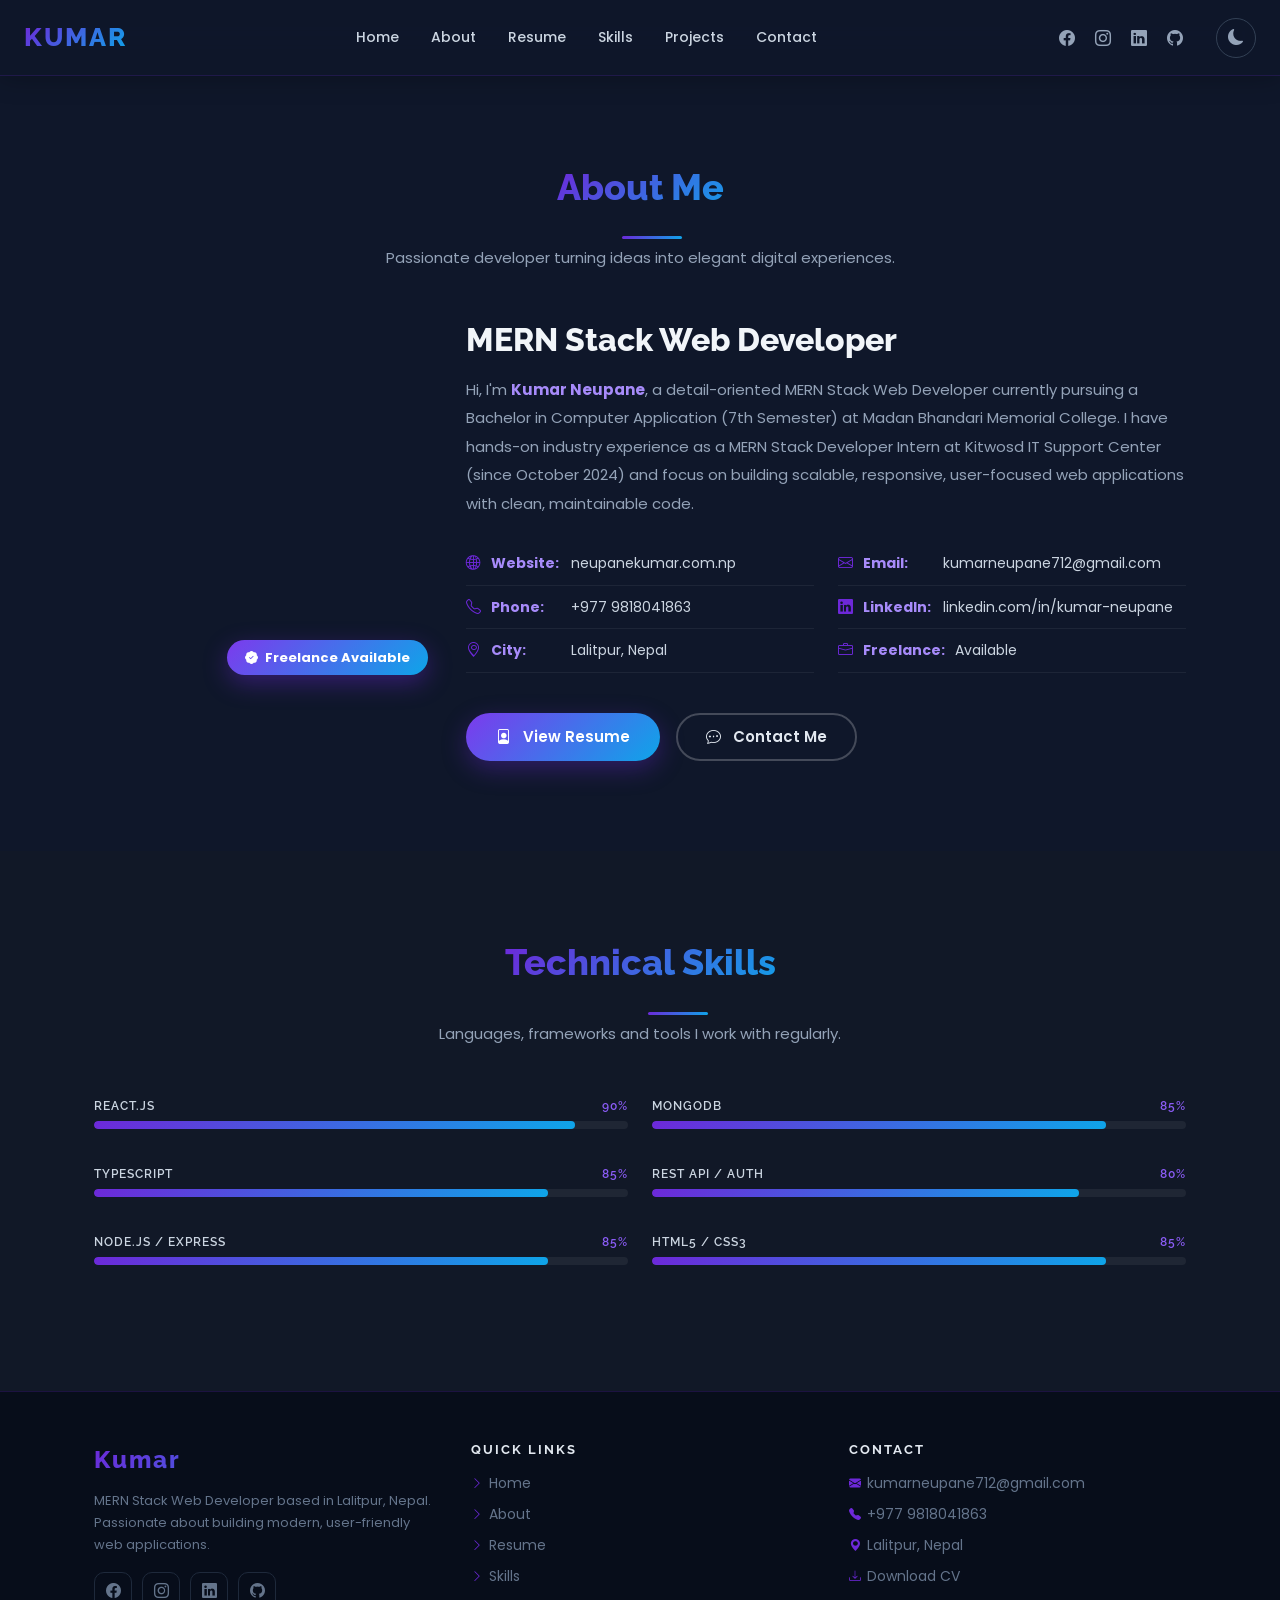
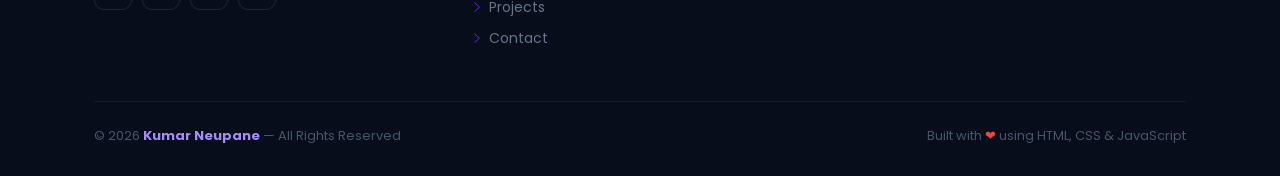
==== commit e15745b9: "chanage made" ====
--- a/about.html
+++ b/about.html
@@ -4,7 +4,7 @@
   <meta charset="utf-8">
   <meta content="width=device-width, initial-scale=1.0" name="viewport">
   <title>About — Kumar Neupane</title>
-  <meta name="description" content="Kumar Neupane — MERN Stack Web Developer portfolio.">
+  <meta name="description" content="Kumar Neupane — MERN Stack Web Developer based in Lalitpur, Nepal.">
   <link href="assets/img/favicon.png" rel="icon">
   <link href="https://fonts.googleapis.com/css2?family=Poppins:wght@300;400;500;600;700;800&family=Raleway:wght@300;400;600;700;800;900&display=swap" rel="stylesheet">
   <link href="assets/vendor/bootstrap/css/bootstrap.min.css" rel="stylesheet">
@@ -59,12 +59,12 @@
           <div class="col-lg-4 text-center">
             <div style="position:relative;display:inline-block;">
               <img src="assets/img/profile.jpeg" class="img-fluid" alt="Kumar Neupane" loading="lazy" style="max-width:300px;width:100%;border-radius:20px;border:3px solid rgba(109,40,217,0.3);">
-              <div class="about-img-badge"><i class="bi bi-patch-check-fill me-1"></i> Open to Work</div>
+              <div class="about-img-badge"><i class="bi bi-patch-check-fill me-1"></i> Freelance Available</div>
             </div>
           </div>
           <div class="col-lg-8 about-content">
-            <h2>Web Developer &amp; MERN Stack Enthusiast</h2>
-            <p>Hi, I'm <strong style="color:var(--accent-pale)">Kumar Neupane</strong>, a passionate Web Developer currently pursuing a Bachelor's in Computer Application at Madan Bhandari Memorial College, 7th Semester. I specialize in MERN stack development (MongoDB, Express.js, React.js, Node.js) and also have skills in SQL and Figma for UI design. I enjoy building user-friendly web applications and am always eager to learn new technologies.</p>
+            <h2>MERN Stack Web Developer</h2>
+            <p>Hi, I'm <strong style="color:var(--accent-pale)">Kumar Neupane</strong>, a detail-oriented MERN Stack Web Developer currently pursuing a Bachelor in Computer Application (7th Semester) at Madan Bhandari Memorial College. I have hands-on industry experience as a MERN Stack Developer Intern at Kitwosd IT Support Center (since October 2024) and focus on building scalable, responsive, user-focused web applications with clean, maintainable code.</p>
             <div class="row mt-4">
               <div class="col-md-6">
                 <ul class="about-info-list">
@@ -75,8 +75,8 @@
               </div>
               <div class="col-md-6">
                 <ul class="about-info-list">
-                  <li><i class="bi bi-person"></i><strong>Age:</strong> 22</li>
                   <li><i class="bi bi-envelope"></i><strong>Email:</strong> kumarneupane712@gmail.com</li>
+                  <li><i class="bi bi-linkedin"></i><strong>LinkedIn:</strong> linkedin.com/in/kumar-neupane</li>
                   <li><i class="bi bi-briefcase"></i><strong>Freelance:</strong> Available</li>
                 </ul>
               </div>
@@ -99,13 +99,13 @@
         <div class="row skills-content skills-animation">
           <div class="col-lg-6">
             <div class="progress"><span class="skill"><span>React.js</span><i class="val">90%</i></span><div class="progress-bar-wrap"><div class="progress-bar" role="progressbar" aria-valuenow="90" aria-valuemin="0" aria-valuemax="100"></div></div></div>
-            <div class="progress"><span class="skill"><span>Node.js / Express</span><i class="val">80%</i></span><div class="progress-bar-wrap"><div class="progress-bar" role="progressbar" aria-valuenow="80" aria-valuemin="0" aria-valuemax="100"></div></div></div>
-            <div class="progress"><span class="skill"><span>MongoDB</span><i class="val">85%</i></span><div class="progress-bar-wrap"><div class="progress-bar" role="progressbar" aria-valuenow="85" aria-valuemin="0" aria-valuemax="100"></div></div></div>
+            <div class="progress"><span class="skill"><span>TypeScript</span><i class="val">85%</i></span><div class="progress-bar-wrap"><div class="progress-bar" role="progressbar" aria-valuenow="85" aria-valuemin="0" aria-valuemax="100"></div></div></div>
+            <div class="progress"><span class="skill"><span>Node.js / Express</span><i class="val">85%</i></span><div class="progress-bar-wrap"><div class="progress-bar" role="progressbar" aria-valuenow="85" aria-valuemin="0" aria-valuemax="100"></div></div></div>
           </div>
           <div class="col-lg-6">
-            <div class="progress"><span class="skill"><span>PHP / SQL</span><i class="val">80%</i></span><div class="progress-bar-wrap"><div class="progress-bar" role="progressbar" aria-valuenow="80" aria-valuemin="0" aria-valuemax="100"></div></div></div>
-            <div class="progress"><span class="skill"><span>WordPress / CMS</span><i class="val">60%</i></span><div class="progress-bar-wrap"><div class="progress-bar" role="progressbar" aria-valuenow="60" aria-valuemin="0" aria-valuemax="100"></div></div></div>
-            <div class="progress"><span class="skill"><span>Adobe Photoshop</span><i class="val">65%</i></span><div class="progress-bar-wrap"><div class="progress-bar" role="progressbar" aria-valuenow="65" aria-valuemin="0" aria-valuemax="100"></div></div></div>
+            <div class="progress"><span class="skill"><span>MongoDB</span><i class="val">85%</i></span><div class="progress-bar-wrap"><div class="progress-bar" role="progressbar" aria-valuenow="85" aria-valuemin="0" aria-valuemax="100"></div></div></div>
+            <div class="progress"><span class="skill"><span>REST API / Auth</span><i class="val">80%</i></span><div class="progress-bar-wrap"><div class="progress-bar" role="progressbar" aria-valuenow="80" aria-valuemin="0" aria-valuemax="100"></div></div></div>
+            <div class="progress"><span class="skill"><span>HTML5 / CSS3</span><i class="val">85%</i></span><div class="progress-bar-wrap"><div class="progress-bar" role="progressbar" aria-valuenow="85" aria-valuemin="0" aria-valuemax="100"></div></div></div>
           </div>
         </div>
       </div>
@@ -148,7 +148,7 @@
           <h5>Contact</h5>
           <ul>
             <li><a href="mailto:kumarneupane712@gmail.com"><i class="bi bi-envelope-fill"></i>kumarneupane712@gmail.com</a></li>
-            <li><a href="tel:+9779860059411"><i class="bi bi-telephone-fill"></i>+977 9860059411</a></li>
+            <li><a href="tel:+9779818041863"><i class="bi bi-telephone-fill"></i>+977 9818041863</a></li>
             <li><a href="#"><i class="bi bi-geo-alt-fill"></i>Lalitpur, Nepal</a></li>
             <li><a href="assets/kumarneupaneCV_.pdf" download><i class="bi bi-download"></i>Download CV</a></li>
           </ul>
@@ -158,7 +158,7 @@
 
       <div class="footer-bottom">
         <p class="copyright mb-0">
-          © 2025 <strong class="sitename">Kumar Neupane</strong> — All Rights Reserved
+          © 2026 <strong class="sitename">Kumar Neupane</strong> — All Rights Reserved
         </p>
         <p class="copyright mb-0" style="font-size:12px;color:#334155;">
           Built with <span style="color:#ef4444;">&#10084;</span> using HTML, CSS &amp; JavaScript
--- a/assets/css/portfolio-custom.css
+++ b/assets/css/portfolio-custom.css
@@ -59,7 +59,7 @@
   --header-bg:     rgba(248,250,252,0.97);
   --nav-bg-mobile: #ffffff;
   --nav-overlay:   rgba(15,23,42,0.6);
-  --footer-bg:     #1e293b;
+  --footer-bg:     #f8fafc;
   --progress-track:rgba(0,0,0,0.07);
   --input-bg:      #f8fafc;
   --input-border:  #cbd5e1;
@@ -210,16 +210,69 @@
 [data-theme="light"] #theme-toggle .icon-moon { display: none; }
 
 /* ============================================================
-   MOBILE NAVIGATION — custom full-screen overlay + centered card
+   HEADER LAYOUT — Mobile polish (hamburger left, theme right)
+   Fixes template flex order causing icons before logo
+   ============================================================ */
+@media (max-width: 1199px) {
+  .header .container-fluid {
+    /* More breathing room on mobile/tablet */
+    padding-left: 18px !important;
+    padding-right: 18px !important;
+    gap: 10px;
+  }
+
+  /* Ensure predictable order inside header flex */
+  .header .mobile-nav-toggle {
+    order: 1 !important;
+    margin-left: 2px;
+  }
+
+  .header .logo {
+    order: 2 !important;
+    margin-right: auto !important;
+  }
+
+  .header #navmenu {
+    order: 3 !important;
+  }
+
+  /* Right-side controls (theme toggle) */
+  .header .d-flex.align-items-center.gap-1.ms-3 {
+    order: 4 !important;
+    margin-left: auto !important; /* override bootstrap ms-3 */
+    margin-right: 2px;
+  }
+
+  #theme-toggle {
+    margin-left: 0 !important;
+  }
+
+  /* When the mobile menu is open, the close (X) sits top-right.
+     Hide the theme toggle so they don't overlap. */
+  body.mobile-nav-active #theme-toggle {
+    opacity: 0;
+    pointer-events: none;
+  }
+}
+
+@media (max-width: 575px) {
+  .header .container-fluid {
+    padding-left: 16px !important;
+    padding-right: 16px !important;
+  }
+}
+
+/* ============================================================
+   MOBILE NAVIGATION — Stylish slide-in drawer with glassmorphism
    Works together with JS that toggles body.mobile-nav-active
    ============================================================ */
 
-/* Base hamburger appearance */
+/* ── Hamburger button — hidden on desktop, shown on mobile ── */
 .mobile-nav-toggle {
-  display: none;
+  display: none; /* shown via media query below */
   background: transparent;
-  border: 1px solid rgba(109, 40, 217, 0.4);
-  border-radius: 999px;
+  border: 1.5px solid rgba(109, 40, 217, 0.45);
+  border-radius: 12px;
   color: var(--text-primary) !important;
   font-size: 22px;
   cursor: pointer;
@@ -232,13 +285,16 @@
   padding: 0;
   line-height: 0;
   font-family: inherit;
-  transition: background 0.2s, color 0.2s, border-color 0.2s, transform 0.2s;
+  transition: background 0.25s, color 0.25s, border-color 0.25s, transform 0.25s;
+  position: relative;
+  z-index: 100;
 }
 
 .mobile-nav-toggle:hover {
-  background: rgba(109, 40, 217, 0.12);
+  background: rgba(109, 40, 217, 0.14);
   border-color: var(--accent);
   color: var(--accent-light) !important;
+  transform: scale(1.08);
 }
 
 .mobile-nav-toggle:focus-visible {
@@ -246,115 +302,239 @@
   outline-offset: 2px;
 }
 
+/* ── Show hamburger on tablet/mobile ── */
 @media (max-width: 1199px) {
   .mobile-nav-toggle {
     display: inline-flex !important;
   }
 
-  /* Reset any template mobile styles so we fully control it */
+  /* Keep desktop navmenu hidden; drawer is controlled by body class */
   .navmenu {
     padding: 0 !important;
   }
 
-  .navmenu ul {
-    list-style: none;
-    margin: 0;
-    padding: 0;
-    display: none; /* hidden by default on mobile */
-    position: static !important;
-    inset: auto !important;
-    box-shadow: none !important;
-    border: none !important;
-    background: transparent !important;
-  }
-
-  /* Dark blurred backdrop */
-  body.mobile-nav-active {
-    overflow: hidden;
-  }
-
-  body.mobile-nav-active::before {
-    content: "";
-    position: fixed;
-    inset: 0;
-    background: rgba(10, 15, 34, 0.9);
-    backdrop-filter: blur(6px);
-    -webkit-backdrop-filter: blur(6px);
-    z-index: 9997;
-  }
-
-  /* Container that holds the centered white card */
-  body.mobile-nav-active #navmenu {
-    position: fixed !important;
-    inset: 0 !important;
-    z-index: 9998 !important;
-    display: flex !important;
-    align-items: flex-start;
-    justify-content: center;
-    padding-top: 72px;
-  }
-
-  /* Centered card with nav items */
-  body.mobile-nav-active #navmenu > ul {
-    display: flex !important;
-    flex-direction: column;
-    width: min(420px, 92vw);
-    max-height: calc(100vh - 110px);
-    background: #ffffff;
-    border-radius: 18px;
-    padding: 6px 0;
-    box-shadow: 0 24px 70px rgba(0, 0, 0, 0.65);
-    overflow-y: auto;
-  }
-
-  body.mobile-nav-active #navmenu a,
-  body.mobile-nav-active #navmenu a:focus {
-    display: flex;
-    align-items: center;
-    justify-content: flex-start;
-    gap: 10px;
-    padding: 14px 22px;
-    font-size: 16px;
-    font-weight: 500;
-    font-family: "Poppins", system-ui, sans-serif;
-    color: #111827 !important;
-    border-bottom: 1px solid rgba(148, 163, 184, 0.18);
-    text-decoration: none !important;
-    white-space: nowrap;
-    min-height: 48px;
-  }
-
-  body.mobile-nav-active #navmenu li:last-child > a {
-    border-bottom: none;
-  }
-
-  body.mobile-nav-active #navmenu a:hover,
-  body.mobile-nav-active #navmenu .active,
-  body.mobile-nav-active #navmenu .active:focus {
-    background: rgba(79, 70, 229, 0.06);
-    color: var(--accent) !important;
-    padding-left: 28px;
-  }
-
-  /* When open, turn hamburger into a floating circular X button */
-  body.mobile-nav-active .mobile-nav-toggle {
-    position: fixed;
-    top: 18px;
-    right: 18px;
-    z-index: 10001;
-    background: rgba(109, 40, 217, 0.9);
-    color: #ffffff !important;
-    border-color: transparent;
-    border-radius: 999px;
-    transform: none;
-  }
-}
-
-@media (max-width: 480px) {
-  .header-social-links { display: none !important; }
-}
-
-/* Small screen: hide social links in header, show in nav */
+  .navmenu > ul {
+    display: none !important; /* hidden unless mobile-nav-active */
+  }
+}
+
+/* ── BACKDROP — blurred dark overlay behind drawer ── */
+body.mobile-nav-active {
+  overflow: hidden !important;
+}
+
+body.mobile-nav-active::before {
+  content: "";
+  position: fixed;
+  inset: 0;
+  background: rgba(5, 8, 22, 0.78);
+  backdrop-filter: blur(8px);
+  -webkit-backdrop-filter: blur(8px);
+  z-index: 10000;
+  animation: fadeInBackdrop 0.3s ease forwards;
+}
+
+@keyframes fadeInBackdrop {
+  from { opacity: 0; }
+  to   { opacity: 1; }
+}
+
+/* Header creates a stacking context (z-index: 997 in main.css).
+   Lift it above the backdrop so the drawer isn't blurred/hidden. */
+@media (max-width: 1199px) {
+  body.mobile-nav-active #header {
+    z-index: 10005 !important;
+  }
+}
+
+/* ── DRAWER CONTAINER ── */
+body.mobile-nav-active #navmenu {
+  position: fixed !important;
+  top: 0 !important;
+  right: 0 !important;
+  bottom: 0 !important;
+  left: auto !important;
+  width: min(340px, 88vw) !important;
+  height: 100vh !important;
+  z-index: 10004 !important;
+  display: flex !important;
+  flex-direction: column;
+  background: linear-gradient(160deg, rgba(22, 12, 46, 0.98) 0%, rgba(15, 23, 42, 0.99) 100%) !important;
+  border-left: 1px solid rgba(109, 40, 217, 0.25);
+  box-shadow: -20px 0 70px rgba(0, 0, 0, 0.6);
+  padding: 0 !important;
+  overflow: hidden;
+  animation: slideInDrawer 0.35s cubic-bezier(0.22, 1, 0.36, 1) forwards;
+}
+
+[data-theme="light"] body.mobile-nav-active #navmenu {
+  background: linear-gradient(160deg, rgba(255,255,255,0.98) 0%, rgba(248,250,252,0.99) 100%) !important;
+  border-left: 1px solid rgba(109, 40, 217, 0.18);
+}
+
+@keyframes slideInDrawer {
+  from { transform: translateX(100%); opacity: 0.6; }
+  to   { transform: translateX(0);   opacity: 1;   }
+}
+
+/* ── Drawer header strip ── */
+body.mobile-nav-active #navmenu::before {
+  content: "Menu";
+  display: flex;
+  align-items: center;
+  padding: 22px 28px 16px;
+  font-family: "Raleway", sans-serif;
+  font-size: 11px;
+  font-weight: 700;
+  letter-spacing: 3px;
+  text-transform: uppercase;
+  color: var(--accent-pale, #a78bfa);
+  border-bottom: 1px solid rgba(109, 40, 217, 0.2);
+  background: rgba(109, 40, 217, 0.06);
+}
+
+/* ── Drawer nav list ── */
+body.mobile-nav-active #navmenu > ul {
+  display: flex !important;
+  flex-direction: column;
+  list-style: none;
+  margin: 0;
+  padding: 12px 0 !important;
+  overflow-y: auto;
+  flex: 1;
+  position: static !important;
+  inset: auto !important;
+  background: transparent !important;
+  border: none !important;
+  box-shadow: none !important;
+  border-radius: 0 !important;
+  width: 100% !important;
+  max-height: none !important;
+}
+
+/* Stagger animation for each nav item */
+body.mobile-nav-active #navmenu > ul > li {
+  opacity: 0;
+  transform: translateX(30px);
+  animation: navItemSlide 0.35s ease forwards;
+}
+body.mobile-nav-active #navmenu > ul > li:nth-child(1) { animation-delay: 0.08s; }
+body.mobile-nav-active #navmenu > ul > li:nth-child(2) { animation-delay: 0.13s; }
+body.mobile-nav-active #navmenu > ul > li:nth-child(3) { animation-delay: 0.18s; }
+body.mobile-nav-active #navmenu > ul > li:nth-child(4) { animation-delay: 0.23s; }
+body.mobile-nav-active #navmenu > ul > li:nth-child(5) { animation-delay: 0.28s; }
+body.mobile-nav-active #navmenu > ul > li:nth-child(6) { animation-delay: 0.33s; }
+body.mobile-nav-active #navmenu > ul > li:nth-child(7) { animation-delay: 0.38s; }
+
+@keyframes navItemSlide {
+  to { opacity: 1; transform: translateX(0); }
+}
+
+/* ── Drawer nav links ── */
+body.mobile-nav-active #navmenu a,
+body.mobile-nav-active #navmenu a:focus {
+  display: flex !important;
+  align-items: center !important;
+  justify-content: flex-start !important;
+  gap: 14px;
+  padding: 15px 28px !important;
+  font-size: 15px !important;
+  font-weight: 500 !important;
+  font-family: "Poppins", system-ui, sans-serif !important;
+  color: rgba(226, 232, 240, 0.9) !important;
+  border-bottom: 1px solid rgba(109, 40, 217, 0.1) !important;
+  text-decoration: none !important;
+  white-space: nowrap;
+  min-height: 52px;
+  transition: background 0.2s, color 0.2s, padding-left 0.2s !important;
+  position: relative;
+}
+
+[data-theme="light"] body.mobile-nav-active #navmenu a,
+[data-theme="light"] body.mobile-nav-active #navmenu a:focus {
+  color: #1e293b !important;
+  border-bottom-color: rgba(0, 0, 0, 0.06) !important;
+}
+
+/* Left accent bar on hover */
+body.mobile-nav-active #navmenu a::before {
+  content: "";
+  position: absolute;
+  left: 0;
+  top: 0;
+  bottom: 0;
+  width: 3px;
+  background: var(--gradient, linear-gradient(135deg,#6d28d9,#0ea5e9));
+  border-radius: 0 3px 3px 0;
+  transform: scaleY(0);
+  transition: transform 0.2s;
+}
+
+body.mobile-nav-active #navmenu li:last-child > a {
+  border-bottom: none !important;
+}
+
+/* Icon per nav item (decorative emoji/icon prefix) */
+body.mobile-nav-active #navmenu a::after {
+  content: "→";
+  margin-left: auto;
+  font-size: 12px;
+  opacity: 0.35;
+  transition: opacity 0.2s, transform 0.2s;
+}
+
+body.mobile-nav-active #navmenu a:hover::after,
+body.mobile-nav-active #navmenu .active::after {
+  opacity: 0.85;
+  transform: translateX(4px);
+}
+
+body.mobile-nav-active #navmenu a:hover,
+body.mobile-nav-active #navmenu .active,
+body.mobile-nav-active #navmenu .active:focus {
+  background: rgba(109, 40, 217, 0.1) !important;
+  color: var(--accent-pale, #a78bfa) !important;
+  padding-left: 34px !important;
+}
+
+body.mobile-nav-active #navmenu a:hover::before,
+body.mobile-nav-active #navmenu .active::before {
+  transform: scaleY(1);
+}
+
+[data-theme="light"] body.mobile-nav-active #navmenu a:hover {
+  background: rgba(109, 40, 217, 0.07) !important;
+  color: #6d28d9 !important;
+}
+
+/* ── Close (×) button becomes fixed corner pill ── */
+body.mobile-nav-active .mobile-nav-toggle {
+  position: fixed !important;
+  top: 16px !important;
+  right: 16px !important;
+  z-index: 10006 !important;
+  width: 44px !important;
+  height: 44px !important;
+  background: linear-gradient(135deg, #7c3aed, #0ea5e9) !important;
+  color: #ffffff !important;
+  border: none !important;
+  border-radius: 12px !important;
+  box-shadow: 0 6px 20px rgba(109, 40, 217, 0.5) !important;
+  transform: rotate(0deg) scale(1);
+  animation: popIn 0.3s cubic-bezier(0.34, 1.56, 0.64, 1) forwards;
+}
+
+body.mobile-nav-active .mobile-nav-toggle:hover {
+  transform: rotate(90deg) scale(1.08) !important;
+  box-shadow: 0 8px 28px rgba(109, 40, 217, 0.7) !important;
+}
+
+@keyframes popIn {
+  from { transform: scale(0.7) rotate(-90deg); opacity: 0; }
+  to   { transform: scale(1)   rotate(0deg);   opacity: 1; }
+}
+
+/* ── Responsive: hide social links on very small screens ── */
 @media (max-width: 480px) {
   .header-social-links { display: none !important; }
 }
@@ -522,8 +702,7 @@
 }
 .hero-badge::before {
   content: ""; width: 8px; height: 8px;
-  background: #22c55e; border-radius: 50%;
-  animation: blink 2s infinite;
+  
 }
 @keyframes blink {
   0%,100% { opacity:1; }
@@ -983,9 +1162,31 @@
 .footer-bottom .copyright a { color: #64748b; text-decoration: none; }
 .footer-bottom .copyright a:hover { color: var(--accent-pale); }
 
-/* Light-mode footer adjustments */
-[data-theme="light"] .footer { background: #1e293b !important; }
-[data-theme="light"] .footer-col h5 { color: #f1f5f9 !important; }
+/* Light-mode footer adjustments (make footer truly light) */
+[data-theme="light"] .footer {
+  background: var(--footer-bg) !important;
+  border-top-color: rgba(15, 23, 42, 0.10) !important;
+}
+
+[data-theme="light"] .footer-inner {
+  border-bottom-color: rgba(15, 23, 42, 0.10) !important;
+}
+
+[data-theme="light"] .footer-col h5 {
+  color: var(--text-primary) !important;
+}
+
+[data-theme="light"] .footer-brand p,
+[data-theme="light"] .footer-col ul li a,
+[data-theme="light"] .footer-bottom .copyright,
+[data-theme="light"] .footer-bottom .copyright a {
+  color: var(--text-muted) !important;
+}
+
+[data-theme="light"] .footer-social-row a {
+  border-color: rgba(15, 23, 42, 0.14) !important;
+  color: var(--text-muted) !important;
+}
 
 /* ============================================================
    PRELOADER
@@ -1005,8 +1206,8 @@
 
 /* ============================================================
    RESPONSIVE UTILITIES
-   ============================================================ */
-@media (max-width: 992px) {
+   /* ============================================================ */
+/* @media (max-width: 992px) {
   .hero-stats { gap: 20px; }
   section, .section { padding: 60px 0 !important; }
 }
@@ -1026,8 +1227,8 @@
   .hero-stats { gap: 14px; }
   .hero-stat-number { font-size: 20px; }
   .form-group-custom input,
-  .form-group-custom textarea { font-size: 16px !important; } /* prevent zoom on iOS */
-}
+  .form-group-custom textarea }{ font-size: 16px !important; } /* prevent zoom on iOS */
+*/ */
 
 /* ============================================================
    TYPED CURSOR
@@ -1078,14 +1279,14 @@
 }
 
 /* ── 4. Decorative Orbs — scale down on small screens ── */
-@media (max-width: 768px) {
+/* @media (max-width: 768px) {
   .hero-orb-1 { width: 280px !important; height: 280px !important; top: -60px !important; right: -60px !important; }
   .hero-orb-2 { width: 200px !important; height: 200px !important; }
 }
 @media (max-width: 480px) {
   .hero-orb-1 { width: 200px !important; height: 200px !important; opacity: 0.6; }
   .hero-orb-2 { width: 140px !important; height: 140px !important; opacity: 0.5; }
-}
+} */
 
 /* ── 5. Section Padding — use clamp ── */
 section,
@@ -1094,38 +1295,9 @@
 }
 
 /* ── 6. Mobile Nav Toggle — styled as proper button ── */
-.mobile-nav-toggle {
-  display: none;
-  background: transparent;
-  border: 1px solid rgba(109, 40, 217, 0.3);
-  border-radius: 8px;
-  color: var(--text-primary) !important;
-  font-size: 22px;
-  cursor: pointer;
-  z-index: 10000;
-  width: 44px;
-  height: 44px;
-  min-width: 44px;
-  min-height: 44px;
-  align-items: center;
-  justify-content: center;
-  transition: background 0.2s, color 0.2s, border-color 0.2s;
-  padding: 0;
-  line-height: 0;
-  font-family: inherit;
-}
-.mobile-nav-toggle i { line-height: 0; pointer-events: none; }
-.mobile-nav-toggle:focus-visible {
-  outline: 2px solid var(--accent-light);
-  outline-offset: 2px;
-}
-
-@media (max-width: 1199px) {
-  .mobile-nav-toggle { display: flex !important; }
-}
 
 /* ── 7. All Interactive Elements — minimum tap target ── */
-.navmenu a,
+/* .navmenu a,
 .header-social-links a,
 #theme-toggle,
 .btn-hero-primary,
@@ -1145,7 +1317,7 @@
 }
 
 /* ── 8. Hero Actions — full-width buttons on small mobile ── */
-@media (max-width: 400px) {
+@media (max-width: 480px) {
   .hero-actions {
     flex-direction: column !important;
     align-items: stretch !important;
@@ -1170,7 +1342,7 @@
   }
 }
 
-/* ── 10. Hero stats — wrap gracefully at 360px ── */
+/* ── 10. Hero stats — wrap gracefully at 380px ── */
 @media (max-width: 380px) {
   .hero-stats {
     gap: 12px !important;
@@ -1257,14 +1429,7 @@
   .hero-badge { font-size: 10px !important; padding: 5px 12px !important; }
 }
 
-/* ── 20. Mobile nav backdrop — ensure it covers full viewport ── */
-.mobile-nav-active::after {
-  position: fixed !important;
-  inset: 0 !important;
-  z-index: 9997 !important;
-}
-
-/* ── 21. Keyboard focus styles for accessibility ── */
+/* ── 20. Keyboard focus styles for accessibility ── */
 a:focus-visible,
 button:focus-visible {
   outline: 2px solid var(--accent-light);
